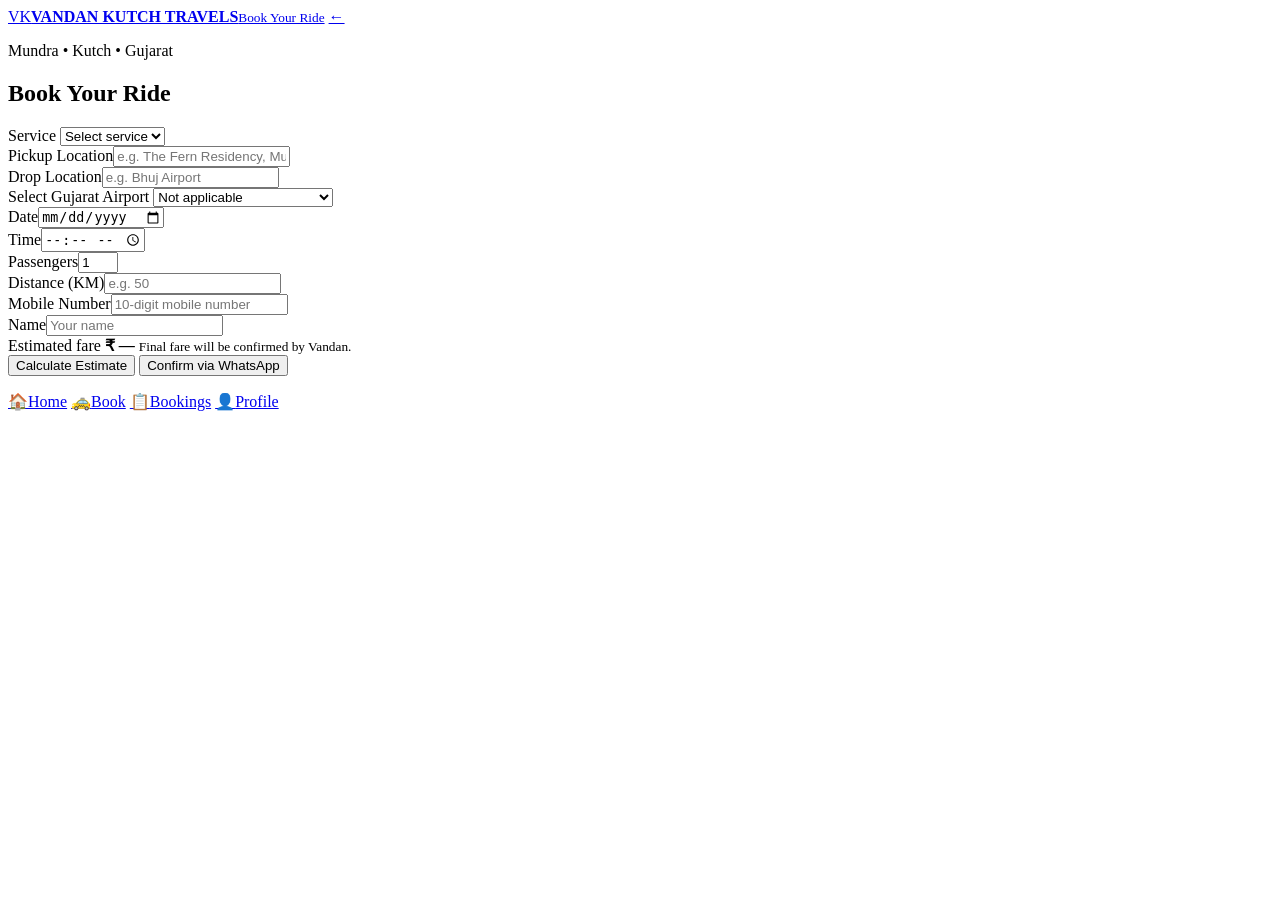
==== booking.html @ 4711e012 "Add files via upload" ====
<!DOCTYPE html>
<html lang="en">
<head>
  <meta charset="UTF-8">
  <meta name="viewport" content="width=device-width, initial-scale=1.0">
  <meta name="theme-color" content="#0b5cff">
  <title>Book Your Ride | Vandan Kutch Travels</title>
  <link rel="stylesheet" href="css/style.css">
</head>
<body data-page="booking">
  <header class="topbar">
    <a class="brand" href="index.html"><span class="brand-mark">VK</span><span><b>VANDAN KUTCH TRAVELS</b><small>Book Your Ride</small></span></a>
    <a class="icon-btn" href="index.html" aria-label="Back">←</a>
  </header>

  <main class="page narrow">
    <section class="card form-card">
      <p class="eyebrow">Mundra • Kutch • Gujarat</p>
      <h1>Book Your Ride</h1>

      <form id="bookingForm">
        <div class="field">
          <label for="service">Service</label>
          <select id="service" name="service" required>
            <option value="">Select service</option>
            <option>Airport</option>
            <option>Railway</option>
            <option>Corporate</option>
            <option>Outstation</option>
            <option>Kutch Tour</option>
          </select>
        </div>

        <div class="two">
          <div class="field"><label for="pickup">Pickup Location</label><input id="pickup" name="pickup" placeholder="e.g. The Fern Residency, Mundra" required></div>
          <div class="field"><label for="drop">Drop Location</label><input id="drop" name="drop" placeholder="e.g. Bhuj Airport" required></div>
        </div>

        <div class="field">
          <label for="airport">Select Gujarat Airport</label>
          <select id="airport" name="airport">
            <option value="">Not applicable</option>
            <option>Bhuj Airport (BHJ)</option>
            <option>Kandla Airport (IXY)</option>
            <option>Ahmedabad Airport (AMD)</option>
            <option>Rajkot Airport (HSR)</option>
            <option>Vadodara Airport (BDQ)</option>
            <option>Surat Airport (STV)</option>
          </select>
        </div>

        <div class="two">
          <div class="field"><label for="date">Date</label><input type="date" id="date" name="date" required></div>
          <div class="field"><label for="time">Time</label><input type="time" id="time" name="time" required></div>
        </div>

        <div class="two">
          <div class="field"><label for="passengers">Passengers</label><input type="number" id="passengers" name="passengers" min="1" max="7" value="1" required></div>
          <div class="field"><label for="distance">Distance (KM)</label><input type="number" id="distance" name="distance" min="1" step="0.1" placeholder="e.g. 50" required></div>
        </div>
        <div class="field"><label for="mobile">Mobile Number</label><input type="tel" id="mobile" name="mobile" inputmode="numeric" maxlength="10" placeholder="10-digit mobile number" required></div>

        <div class="field"><label for="name">Name</label><input id="name" name="name" placeholder="Your name" required></div>

        <div class="fare-box">
          <span>Estimated fare</span>
          <strong id="fare">₹ —</strong>
          <small>Final fare will be confirmed by Vandan.</small>
        </div>

        <div class="actions">
          <button class="btn secondary" type="button" id="estimateBtn">Calculate Estimate</button>
          <button class="btn whatsapp" type="submit">Confirm via WhatsApp</button>
        </div>
        <p id="formMessage" class="form-message" role="status"></p>
      </form>
    </section>
  </main>

  <nav class="bottom-nav">
    <a href="index.html">🏠<span>Home</span></a>
    <a class="active" href="booking.html">🚕<span>Book</span></a>
    <a href="bookings.html">📋<span>Bookings</span></a>
    <a href="profile.html">👤<span>Profile</span></a>
  </nav>

  <script src="js/app.js"></script>
</body>
</html>
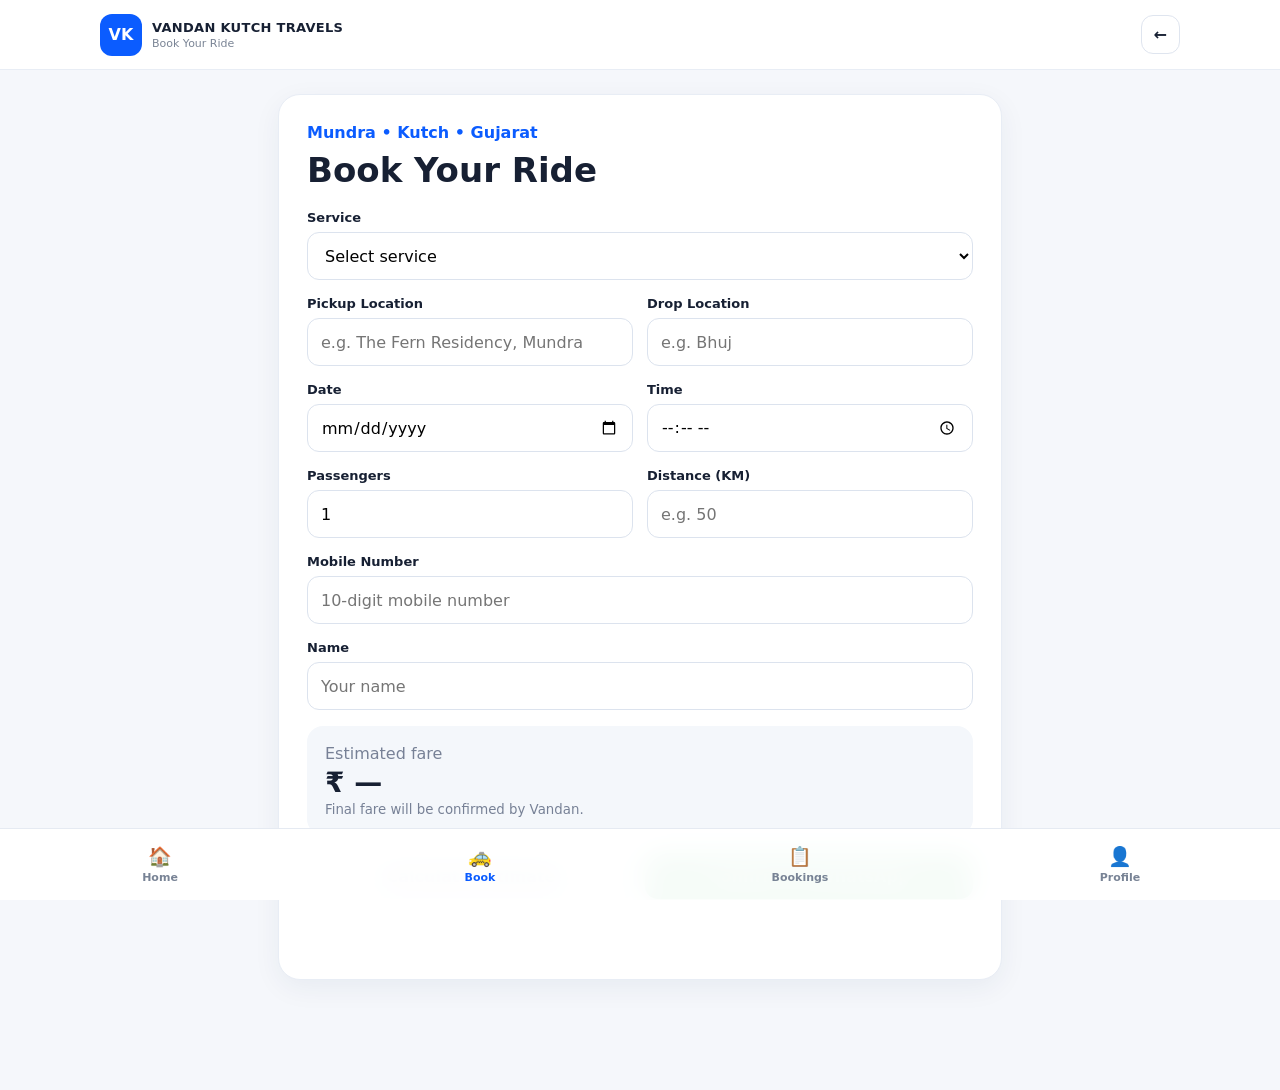
==== commit fcad0599: "Update booking.html" ====
--- a/booking.html
+++ b/booking.html
@@ -7,83 +7,574 @@
   <title>Book Your Ride | Vandan Kutch Travels</title>
   <link rel="stylesheet" href="css/style.css">
 </head>
+
 <body data-page="booking">
-  <header class="topbar">
-    <a class="brand" href="index.html"><span class="brand-mark">VK</span><span><b>VANDAN KUTCH TRAVELS</b><small>Book Your Ride</small></span></a>
-    <a class="icon-btn" href="index.html" aria-label="Back">←</a>
-  </header>
-
-  <main class="page narrow">
-    <section class="card form-card">
-      <p class="eyebrow">Mundra • Kutch • Gujarat</p>
-      <h1>Book Your Ride</h1>
-
-      <form id="bookingForm">
-        <div class="field">
-          <label for="service">Service</label>
-          <select id="service" name="service" required>
-            <option value="">Select service</option>
-            <option>Airport</option>
-            <option>Railway</option>
-            <option>Corporate</option>
-            <option>Outstation</option>
-            <option>Kutch Tour</option>
-          </select>
-        </div>
-
-        <div class="two">
-          <div class="field"><label for="pickup">Pickup Location</label><input id="pickup" name="pickup" placeholder="e.g. The Fern Residency, Mundra" required></div>
-          <div class="field"><label for="drop">Drop Location</label><input id="drop" name="drop" placeholder="e.g. Bhuj Airport" required></div>
-        </div>
-
-        <div class="field">
-          <label for="airport">Select Gujarat Airport</label>
-          <select id="airport" name="airport">
-            <option value="">Not applicable</option>
-            <option>Bhuj Airport (BHJ)</option>
-            <option>Kandla Airport (IXY)</option>
-            <option>Ahmedabad Airport (AMD)</option>
-            <option>Rajkot Airport (HSR)</option>
-            <option>Vadodara Airport (BDQ)</option>
-            <option>Surat Airport (STV)</option>
-          </select>
-        </div>
-
-        <div class="two">
-          <div class="field"><label for="date">Date</label><input type="date" id="date" name="date" required></div>
-          <div class="field"><label for="time">Time</label><input type="time" id="time" name="time" required></div>
-        </div>
-
-        <div class="two">
-          <div class="field"><label for="passengers">Passengers</label><input type="number" id="passengers" name="passengers" min="1" max="7" value="1" required></div>
-          <div class="field"><label for="distance">Distance (KM)</label><input type="number" id="distance" name="distance" min="1" step="0.1" placeholder="e.g. 50" required></div>
-        </div>
-        <div class="field"><label for="mobile">Mobile Number</label><input type="tel" id="mobile" name="mobile" inputmode="numeric" maxlength="10" placeholder="10-digit mobile number" required></div>
-
-        <div class="field"><label for="name">Name</label><input id="name" name="name" placeholder="Your name" required></div>
-
-        <div class="fare-box">
-          <span>Estimated fare</span>
-          <strong id="fare">₹ —</strong>
-          <small>Final fare will be confirmed by Vandan.</small>
-        </div>
-
-        <div class="actions">
-          <button class="btn secondary" type="button" id="estimateBtn">Calculate Estimate</button>
-          <button class="btn whatsapp" type="submit">Confirm via WhatsApp</button>
-        </div>
-        <p id="formMessage" class="form-message" role="status"></p>
-      </form>
-    </section>
-  </main>
-
-  <nav class="bottom-nav">
-    <a href="index.html">🏠<span>Home</span></a>
-    <a class="active" href="booking.html">🚕<span>Book</span></a>
-    <a href="bookings.html">📋<span>Bookings</span></a>
-    <a href="profile.html">👤<span>Profile</span></a>
-  </nav>
-
-  <script src="js/app.js"></script>
+
+<header class="topbar">
+
+  <a class="brand" href="index.html">
+    <span class="brand-mark">VK</span>
+
+    <span>
+      <b>VANDAN KUTCH TRAVELS</b>
+      <small>Book Your Ride</small>
+    </span>
+  </a>
+
+  <a class="icon-btn" href="index.html" aria-label="Back">
+    ←
+  </a>
+
+</header>
+
+
+<main class="page narrow">
+
+<section class="card form-card">
+
+  <p class="eyebrow">
+    Mundra • Kutch • Gujarat
+  </p>
+
+  <h1>Book Your Ride</h1>
+
+
+  <form id="bookingForm">
+
+
+    <!-- SERVICE -->
+
+    <div class="field">
+
+      <label for="service">
+        Service
+      </label>
+
+      <select
+        id="service"
+        name="service"
+        required
+      >
+
+        <option value="">
+          Select service
+        </option>
+
+        <option value="Airport">
+          Airport
+        </option>
+
+        <option value="Railway">
+          Railway
+        </option>
+
+        <option value="Corporate">
+          Corporate
+        </option>
+
+        <option value="Outstation">
+          Outstation
+        </option>
+
+        <option value="Kutch Tour">
+          Kutch Tour
+        </option>
+
+      </select>
+
+    </div>
+
+
+    <!-- TRIP TYPE -->
+
+    <div
+      class="field"
+      id="tripTypeGroup"
+      style="display:none;"
+    >
+
+      <label for="tripType">
+        Trip Type
+      </label>
+
+      <select
+        id="tripType"
+        name="tripType"
+      >
+
+        <option value="">
+          Select Trip Type
+        </option>
+
+        <option value="Airport Pickup">
+          Airport Pickup
+        </option>
+
+        <option value="Airport Drop">
+          Airport Drop
+        </option>
+
+      </select>
+
+    </div>
+
+
+    <!-- RAILWAY TRIP TYPE -->
+
+    <div
+      class="field"
+      id="railwayTripTypeGroup"
+      style="display:none;"
+    >
+
+      <label for="railwayTripType">
+        Trip Type
+      </label>
+
+      <select
+        id="railwayTripType"
+        name="railwayTripType"
+      >
+
+        <option value="">
+          Select Trip Type
+        </option>
+
+        <option value="Railway Pickup">
+          Railway Pickup
+        </option>
+
+        <option value="Railway Drop">
+          Railway Drop
+        </option>
+
+      </select>
+
+    </div>
+
+
+    <!-- AIRPORT -->
+
+    <div
+      class="field"
+      id="airportGroup"
+      style="display:none;"
+    >
+
+      <label for="airport">
+        Select Gujarat Airport
+      </label>
+
+      <select
+        id="airport"
+        name="airport"
+      >
+
+        <option value="">
+          Select Airport
+        </option>
+
+        <option value="Ahmedabad Airport (AMD)">
+          Ahmedabad Airport (AMD)
+        </option>
+
+        <option value="Bhuj Airport (BHJ)">
+          Bhuj Airport (BHJ)
+        </option>
+
+        <option value="Vadodara Airport (BDQ)">
+          Vadodara Airport (BDQ)
+        </option>
+
+        <option value="Surat Airport (STV)">
+          Surat Airport (STV)
+        </option>
+
+        <option value="Rajkot International Airport (HSR)">
+          Rajkot International Airport (HSR)
+        </option>
+
+        <option value="Bhavnagar Airport (BHU)">
+          Bhavnagar Airport (BHU)
+        </option>
+
+        <option value="Jamnagar Airport (JGA)">
+          Jamnagar Airport (JGA)
+        </option>
+
+        <option value="Porbandar Airport (PBD)">
+          Porbandar Airport (PBD)
+        </option>
+
+        <option value="Kandla Airport (IXY)">
+          Kandla Airport (IXY)
+        </option>
+
+        <option value="Keshod Airport (IXK)">
+          Keshod Airport (IXK)
+        </option>
+
+        <option value="Mundra Airport (MUD)">
+          Mundra Airport (MUD)
+        </option>
+
+      </select>
+
+    </div>
+
+
+    <!-- RAILWAY -->
+
+    <div
+      class="field"
+      id="railwayGroup"
+      style="display:none;"
+    >
+
+      <label for="railway">
+        Select Gujarat Railway Station
+      </label>
+
+      <select
+        id="railway"
+        name="railway"
+      >
+
+        <option value="">
+          Select Railway Station
+        </option>
+
+        <option value="Ahmedabad Junction (ADI)">
+          Ahmedabad Junction (ADI)
+        </option>
+
+        <option value="Vadodara Junction (BRC)">
+          Vadodara Junction (BRC)
+        </option>
+
+        <option value="Surat (ST)">
+          Surat (ST)
+        </option>
+
+        <option value="Rajkot Junction (RJT)">
+          Rajkot Junction (RJT)
+        </option>
+
+        <option value="Bhuj (BHUJ)">
+          Bhuj (BHUJ)
+        </option>
+
+        <option value="Gandhidham Junction (GIMB)">
+          Gandhidham Junction (GIMB)
+        </option>
+
+        <option value="Anand Junction (ANND)">
+          Anand Junction (ANND)
+        </option>
+
+        <option value="Nadiad Junction (ND)">
+          Nadiad Junction (ND)
+        </option>
+
+        <option value="Bharuch Junction (BH)">
+          Bharuch Junction (BH)
+        </option>
+
+        <option value="Ankleshwar Junction (AKV)">
+          Ankleshwar Junction (AKV)
+        </option>
+
+        <option value="Vapi (VAPI)">
+          Vapi (VAPI)
+        </option>
+
+        <option value="Navsari (NVS)">
+          Navsari (NVS)
+        </option>
+
+        <option value="Udhna Junction (UDN)">
+          Udhna Junction (UDN)
+        </option>
+
+        <option value="Mehsana Junction (MSH)">
+          Mehsana Junction (MSH)
+        </option>
+
+        <option value="Palanpur Junction (PNU)">
+          Palanpur Junction (PNU)
+        </option>
+
+        <option value="Jamnagar (JAM)">
+          Jamnagar (JAM)
+        </option>
+
+        <option value="Surendranagar Junction (SUNR)">
+          Surendranagar Junction (SUNR)
+        </option>
+
+        <option value="Bhavnagar Terminus (BVC)">
+          Bhavnagar Terminus (BVC)
+        </option>
+
+        <option value="Veraval (VRL)">
+          Veraval (VRL)
+        </option>
+
+        <option value="Porbandar (PBR)">
+          Porbandar (PBR)
+        </option>
+
+      </select>
+
+    </div>
+
+
+    <!-- PICKUP / DROP -->
+
+    <div class="two">
+
+      <div class="field">
+
+        <label for="pickup">
+          Pickup Location
+        </label>
+
+        <input
+          id="pickup"
+          name="pickup"
+          placeholder="e.g. The Fern Residency, Mundra"
+          required
+        >
+
+      </div>
+
+
+      <div class="field">
+
+        <label for="drop">
+          Drop Location
+        </label>
+
+        <input
+          id="drop"
+          name="drop"
+          placeholder="e.g. Bhuj"
+          required
+        >
+
+      </div>
+
+    </div>
+
+
+    <!-- DATE / TIME -->
+
+    <div class="two">
+
+      <div class="field">
+
+        <label for="date">
+          Date
+        </label>
+
+        <input
+          type="date"
+          id="date"
+          name="date"
+          required
+        >
+
+      </div>
+
+
+      <div class="field">
+
+        <label for="time">
+          Time
+        </label>
+
+        <input
+          type="time"
+          id="time"
+          name="time"
+          required
+        >
+
+      </div>
+
+    </div>
+
+
+    <!-- PASSENGERS / DISTANCE -->
+
+    <div class="two">
+
+      <div class="field">
+
+        <label for="passengers">
+          Passengers
+        </label>
+
+        <input
+          type="number"
+          id="passengers"
+          name="passengers"
+          min="1"
+          max="7"
+          value="1"
+          required
+        >
+
+      </div>
+
+
+      <div class="field">
+
+        <label for="distance">
+          Distance (KM)
+        </label>
+
+        <input
+          type="number"
+          id="distance"
+          name="distance"
+          min="1"
+          step="0.1"
+          placeholder="e.g. 50"
+          required
+        >
+
+      </div>
+
+    </div>
+
+
+    <!-- MOBILE -->
+
+    <div class="field">
+
+      <label for="mobile">
+        Mobile Number
+      </label>
+
+      <input
+        type="tel"
+        id="mobile"
+        name="mobile"
+        inputmode="numeric"
+        maxlength="10"
+        placeholder="10-digit mobile number"
+        required
+      >
+
+    </div>
+
+
+    <!-- NAME -->
+
+    <div class="field">
+
+      <label for="name">
+        Name
+      </label>
+
+      <input
+        id="name"
+        name="name"
+        placeholder="Your name"
+        required
+      >
+
+    </div>
+
+
+    <!-- FARE -->
+
+    <div class="fare-box">
+
+      <span>
+        Estimated fare
+      </span>
+
+      <strong id="fare">
+        ₹ —
+      </strong>
+
+      <small>
+        Final fare will be confirmed by Vandan.
+      </small>
+
+    </div>
+
+
+    <!-- BUTTONS -->
+
+    <div class="actions">
+
+      <button
+        class="btn secondary"
+        type="button"
+        id="estimateBtn"
+      >
+        Calculate Estimate
+      </button>
+
+
+      <button
+        class="btn whatsapp"
+        type="submit"
+      >
+        Confirm via WhatsApp
+      </button>
+
+    </div>
+
+
+    <p
+      id="formMessage"
+      class="form-message"
+      role="status"
+    ></p>
+
+
+  </form>
+
+</section>
+
+</main>
+
+
+<!-- BOTTOM NAV -->
+
+<nav class="bottom-nav">
+
+  <a href="index.html">
+    🏠
+    <span>Home</span>
+  </a>
+
+  <a
+    class="active"
+    href="booking.html"
+  >
+    🚕
+    <span>Book</span>
+  </a>
+
+  <a href="bookings.html">
+    📋
+    <span>Bookings</span>
+  </a>
+
+  <a href="profile.html">
+    👤
+    <span>Profile</span>
+  </a>
+
+</nav>
+
+
+<script src="js/app.js?v=3"></script>
+
 </body>
-</html>+</html>
--- a/css/style.css
+++ b/css/style.css
@@ -0,0 +1 @@
+*{box-sizing:border-box}html{scroll-behavior:smooth}body{margin:0;font-family:Inter,system-ui,-apple-system,BlinkMacSystemFont,"Segoe UI",sans-serif;background:#f5f7fb;color:#172033;padding-bottom:86px}a{text-decoration:none;color:inherit}button,input,select{font:inherit}.topbar{height:70px;background:#fff;border-bottom:1px solid #e8edf5;display:flex;align-items:center;justify-content:space-between;padding:0 max(18px,calc((100vw - 1080px)/2));position:sticky;top:0;z-index:20}.brand{display:flex;align-items:center;gap:10px}.brand-mark{width:42px;height:42px;border-radius:12px;background:#0b5cff;color:#fff;display:grid;place-items:center;font-weight:900}.brand b{display:block;font-size:13px;letter-spacing:.3px}.brand small{display:block;color:#7a8495;font-size:11px;margin-top:2px}.top-whatsapp,.icon-btn{border:1px solid #dfe5ef;border-radius:12px;padding:9px 12px;font-weight:700;background:#fff}.page{max-width:1080px;margin:auto;padding:24px 18px}.page.narrow{max-width:760px}.card{background:#fff;border:1px solid #e8edf5;border-radius:22px;box-shadow:0 8px 28px rgba(25,45,85,.06)}.hero{min-height:340px;padding:38px;display:flex;align-items:center;justify-content:space-between;gap:30px;background:linear-gradient(135deg,#fff,#eef5ff)}.hero h1{font-size:clamp(34px,6vw,58px);line-height:1.02;margin:10px 0 18px}.hero h1 span{color:#0b5cff}.eyebrow{font-weight:800;color:#0b5cff;margin:0 0 8px}.muted{color:#6d7788;line-height:1.6}.vehicle-badge{min-width:190px;min-height:190px;border-radius:30px;background:#0b5cff;color:#fff;display:flex;flex-direction:column;align-items:center;justify-content:center;font-size:52px;box-shadow:0 20px 45px rgba(11,92,255,.25)}.vehicle-badge strong{font-size:18px;margin-top:8px}.vehicle-badge small{font-size:13px;opacity:.85}.btn{display:inline-flex;justify-content:center;align-items:center;border:0;border-radius:13px;padding:13px 18px;font-weight:800;cursor:pointer;min-height:46px}.btn.primary{background:#0b5cff;color:#fff}.btn.secondary{background:#edf2f8;color:#1b2a41}.btn.whatsapp{background:#16a34a;color:#fff}.section-title{margin:30px 0 12px}.section-title h2,h2{margin:0 0 8px}.grid{display:grid;gap:14px}.services{grid-template-columns:repeat(4,1fr)}.service{padding:22px;display:flex;flex-direction:column;gap:7px}.service span{font-size:32px}.service small,.service b{display:block}.service small{color:#7a8495}.why{margin-top:28px;padding:26px}.checks{list-style:none;padding:0;margin:18px 0 22px;display:grid;grid-template-columns:1fr 1fr;gap:12px;color:#3d485a}.bottom-nav{position:fixed;bottom:0;left:0;right:0;height:72px;background:rgba(255,255,255,.96);backdrop-filter:blur(14px);border-top:1px solid #e5eaf2;display:grid;grid-template-columns:repeat(4,1fr);z-index:50}.bottom-nav a{display:flex;align-items:center;justify-content:center;flex-direction:column;gap:3px;color:#788395;font-size:19px}.bottom-nav span{font-size:11px;font-weight:700}.bottom-nav a.active{color:#0b5cff}.form-card{padding:28px}.form-card h1,.intro h1{margin:0 0 20px;font-size:34px}.field{margin:0 0 16px}.field label{display:block;font-size:13px;font-weight:800;margin:0 0 7px}.field input,.field select{width:100%;height:48px;border:1px solid #dce3ee;border-radius:12px;padding:0 13px;background:#fff;outline:none}.field input:focus,.field select:focus{border-color:#0b5cff;box-shadow:0 0 0 3px rgba(11,92,255,.1)}.two{display:grid;grid-template-columns:1fr 1fr;gap:14px}.fare-box{padding:18px;border-radius:16px;background:#f4f7fb;margin:6px 0 18px}.fare-box span,.fare-box small{display:block;color:#778196}.fare-box strong{display:block;font-size:28px;margin:3px 0}.actions{display:grid;grid-template-columns:1fr 1fr;gap:10px}.form-message{min-height:20px;font-weight:700}.intro{padding:8px 2px 18px}.tour-list{display:grid;gap:15px}.tour{padding:22px;display:grid;grid-template-columns:auto 1fr auto;align-items:center;gap:18px}.tour-icon{font-size:44px}.tour h2{margin:0 0 5px}.tour p{margin:0;color:#737e90}.booking-list{display:grid;gap:14px}.booking-item{padding:20px}.booking-head{display:flex;justify-content:space-between;gap:10px;align-items:center}.status{font-size:12px;font-weight:800;background:#e9f8ef;color:#15803d;border-radius:999px;padding:6px 10px}.booking-meta{display:grid;grid-template-columns:1fr 1fr;gap:10px;margin-top:14px}.meta{background:#f6f8fb;padding:11px;border-radius:11px}.meta small{display:block;color:#7a8495}.empty{text-align:center;padding:42px 20px}.empty .emoji{font-size:42px;margin-bottom:10px}.profile-card{text-align:center;padding:30px}.avatar{width:82px;height:82px;border-radius:24px;background:#0b5cff;color:#fff;display:grid;place-items:center;margin:0 auto 16px;font-size:25px;font-weight:900}.vehicle-line{border-top:1px solid #e8edf5;border-bottom:1px solid #e8edf5;padding:16px 0;margin:20px 0;text-align:left}.vehicle-line span{display:block;color:#788395;font-size:12px;margin-bottom:5px}.profile-actions{display:grid;grid-template-columns:1fr 1fr;gap:10px}.info{margin-top:15px;padding:24px}.info p{color:#6d7788;line-height:1.6}.error{color:#b42318}.success{color:#15803d}@media(max-width:760px){.hero{padding:26px;min-height:auto;align-items:flex-start}.vehicle-badge{min-width:120px;min-height:120px;font-size:36px;border-radius:22px}.vehicle-badge strong{font-size:14px}.services{grid-template-columns:1fr 1fr}.tour{grid-template-columns:auto 1fr}.tour .btn{grid-column:1/-1;width:100%}}@media(max-width:520px){.topbar{padding:0 12px}.brand b{font-size:11px}.top-whatsapp{font-size:12px;padding:8px}.hero{display:block}.vehicle-badge{margin-top:22px}.checks,.two,.actions,.profile-actions{grid-template-columns:1fr}.services{grid-template-columns:1fr 1fr}.page{padding:18px 12px}.form-card{padding:20px}.booking-meta{grid-template-columns:1fr}.tour{padding:17px}.tour-icon{font-size:34px}}
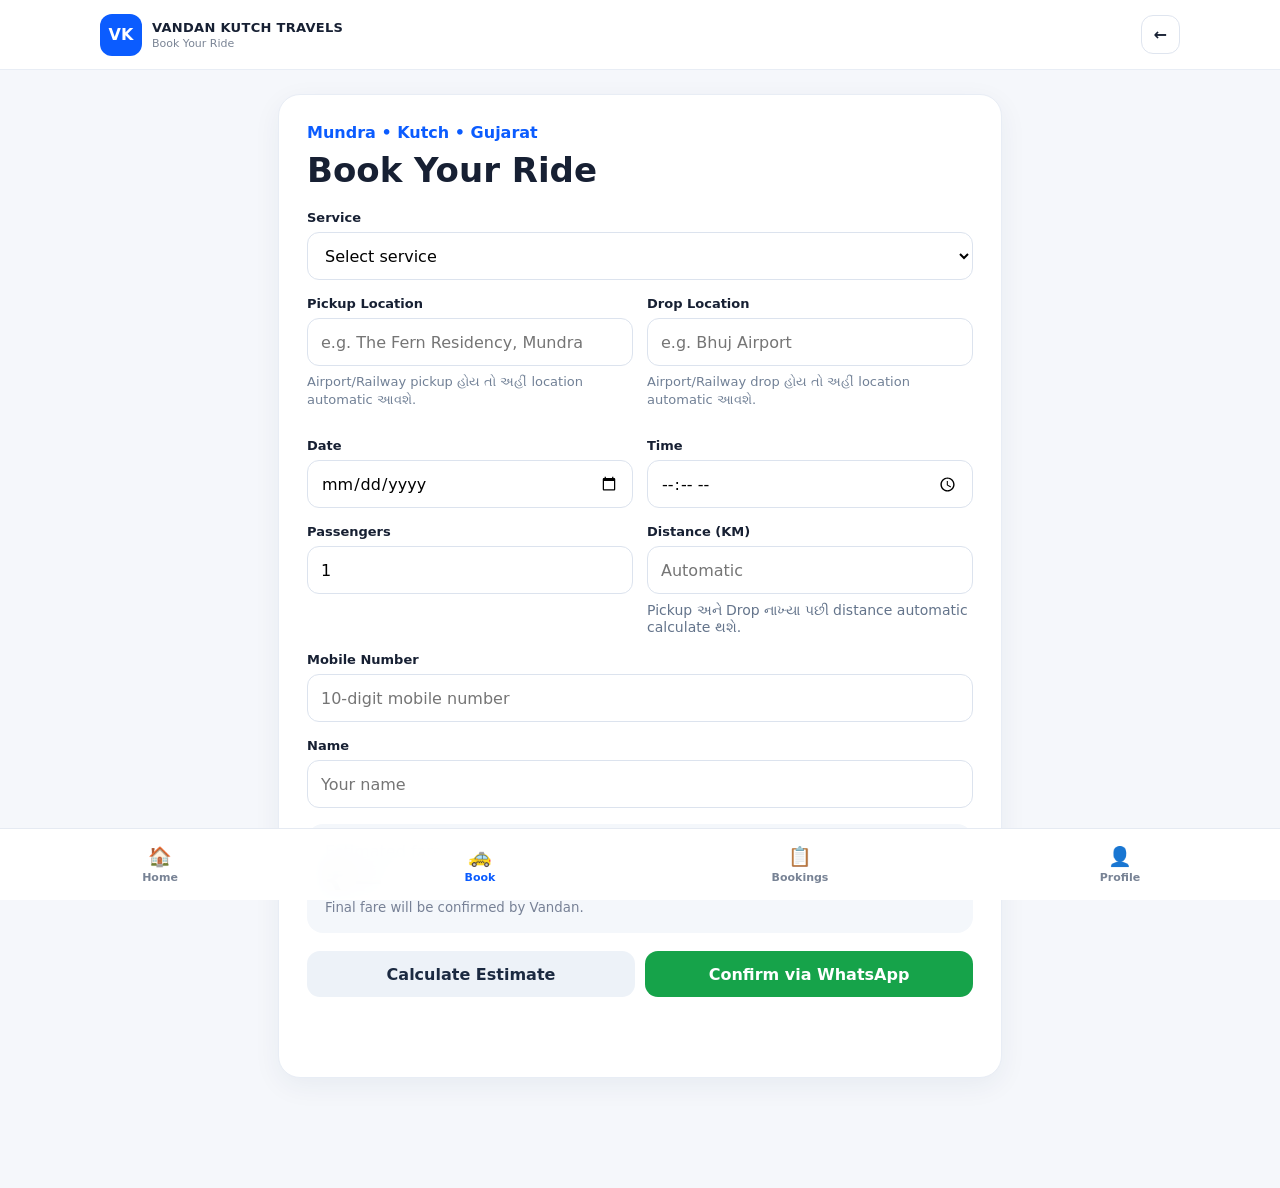
==== commit 8113a2d3: "Update booking.html" ====
--- a/booking.html
+++ b/booking.html
@@ -4,577 +4,1222 @@
   <meta charset="UTF-8">
   <meta name="viewport" content="width=device-width, initial-scale=1.0">
   <meta name="theme-color" content="#0b5cff">
+
   <title>Book Your Ride | Vandan Kutch Travels</title>
+
   <link rel="stylesheet" href="css/style.css">
+
+  <style>
+    .auto-note {
+      font-size: 13px;
+      color: #718096;
+      margin-top: 7px;
+      line-height: 1.4;
+    }
+
+    .distance-status {
+      font-size: 14px;
+      margin-top: 8px;
+      color: #64748b;
+    }
+
+    .distance-status.success {
+      color: #16a34a;
+    }
+
+    .distance-status.error {
+      color: #dc2626;
+    }
+
+    .hidden {
+      display: none !important;
+    }
+
+    .location-btn {
+      width: 100%;
+      margin-top: 8px;
+    }
+
+    .readonly-location {
+      background: #f8fafc;
+    }
+  </style>
 </head>
 
 <body data-page="booking">
 
-<header class="topbar">
-
-  <a class="brand" href="index.html">
-    <span class="brand-mark">VK</span>
-
-    <span>
-      <b>VANDAN KUTCH TRAVELS</b>
-      <small>Book Your Ride</small>
-    </span>
-  </a>
-
-  <a class="icon-btn" href="index.html" aria-label="Back">
-    ←
-  </a>
-
-</header>
-
-
-<main class="page narrow">
-
-<section class="card form-card">
-
-  <p class="eyebrow">
-    Mundra • Kutch • Gujarat
-  </p>
-
-  <h1>Book Your Ride</h1>
-
-
-  <form id="bookingForm">
-
-
-    <!-- SERVICE -->
-
-    <div class="field">
-
-      <label for="service">
-        Service
-      </label>
-
-      <select
-        id="service"
-        name="service"
-        required
-      >
-
-        <option value="">
-          Select service
-        </option>
-
-        <option value="Airport">
-          Airport
-        </option>
-
-        <option value="Railway">
-          Railway
-        </option>
-
-        <option value="Corporate">
-          Corporate
-        </option>
-
-        <option value="Outstation">
-          Outstation
-        </option>
-
-        <option value="Kutch Tour">
-          Kutch Tour
-        </option>
-
-      </select>
-
-    </div>
-
-
-    <!-- TRIP TYPE -->
-
-    <div
-      class="field"
-      id="tripTypeGroup"
-      style="display:none;"
+  <!-- ================= HEADER ================= -->
+
+  <header class="topbar">
+
+    <a class="brand" href="index.html">
+
+      <span class="brand-mark">VK</span>
+
+      <span>
+        <b>VANDAN KUTCH TRAVELS</b>
+        <small>Book Your Ride</small>
+      </span>
+
+    </a>
+
+    <a class="icon-btn" href="index.html" aria-label="Back">
+      ←
+    </a>
+
+  </header>
+
+
+  <!-- ================= MAIN ================= -->
+
+  <main class="page narrow">
+
+    <section class="card form-card">
+
+      <p class="eyebrow">
+        Mundra • Kutch • Gujarat
+      </p>
+
+      <h1>
+        Book Your Ride
+      </h1>
+
+
+      <!-- ================= BOOKING FORM ================= -->
+
+      <form id="bookingForm">
+
+
+        <!-- SERVICE -->
+
+        <div class="field">
+
+          <label for="service">
+            Service
+          </label>
+
+          <select
+            id="service"
+            name="service"
+            required
+          >
+
+            <option value="">
+              Select service
+            </option>
+
+            <option value="Airport">
+              Airport
+            </option>
+
+            <option value="Railway">
+              Railway
+            </option>
+
+            <option value="Corporate">
+              Corporate
+            </option>
+
+            <option value="Outstation">
+              Outstation
+            </option>
+
+            <option value="Kutch Tour">
+              Kutch Tour
+            </option>
+
+          </select>
+
+        </div>
+
+
+
+        <!-- ================= AIRPORT OPTIONS ================= -->
+
+        <div
+          class="field hidden"
+          id="airportOptions"
+        >
+
+          <label for="airportTripType">
+            Airport Service
+          </label>
+
+          <select id="airportTripType">
+
+            <option value="">
+              Select Airport Service
+            </option>
+
+            <option value="Airport Pickup">
+              ✈️ Airport Pickup
+            </option>
+
+            <option value="Airport Drop">
+              ✈️ Airport Drop
+            </option>
+
+          </select>
+
+        </div>
+
+
+        <div
+          class="field hidden"
+          id="airportSelectBox"
+        >
+
+          <label for="airport">
+            Select Gujarat Airport
+          </label>
+
+          <select id="airport" name="airport">
+
+            <option value="">
+              Select Airport
+            </option>
+
+            <option value="Bhuj Airport (BHJ)">
+              Bhuj Airport (BHJ)
+            </option>
+
+            <option value="Kandla Airport (IXY)">
+              Kandla Airport (IXY)
+            </option>
+
+            <option value="Ahmedabad Airport (AMD)">
+              Ahmedabad Airport (AMD)
+            </option>
+
+            <option value="Rajkot Airport (HSR)">
+              Rajkot Airport (HSR)
+            </option>
+
+            <option value="Vadodara Airport (BDQ)">
+              Vadodara Airport (BDQ)
+            </option>
+
+            <option value="Surat Airport (STV)">
+              Surat Airport (STV)
+            </option>
+
+            <option value="Jamnagar Airport (JGA)">
+              Jamnagar Airport (JGA)
+            </option>
+
+            <option value="Bhavnagar Airport (BHU)">
+              Bhavnagar Airport (BHU)
+            </option>
+
+            <option value="Porbandar Airport (PBD)">
+              Porbandar Airport (PBD)
+            </option>
+
+            <option value="Keshod Airport (IXK)">
+              Keshod Airport (IXK)
+            </option>
+
+            <option value="Deesa Airport">
+              Deesa Airport
+            </option>
+
+          </select>
+
+        </div>
+
+
+
+        <!-- ================= RAILWAY OPTIONS ================= -->
+
+        <div
+          class="field hidden"
+          id="railwayOptions"
+        >
+
+          <label for="railwayTripType">
+            Railway Service
+          </label>
+
+          <select id="railwayTripType">
+
+            <option value="">
+              Select Railway Service
+            </option>
+
+            <option value="Railway Pickup">
+              🚆 Railway Pickup
+            </option>
+
+            <option value="Railway Drop">
+              🚆 Railway Drop
+            </option>
+
+          </select>
+
+        </div>
+
+
+        <div
+          class="field hidden"
+          id="railwaySelectBox"
+        >
+
+          <label for="railway">
+            Select Gujarat Railway Station
+          </label>
+
+          <select id="railway" name="railway">
+
+            <option value="">
+              Select Railway Station
+            </option>
+
+            <option value="Bhuj Railway Station">
+              Bhuj Railway Station
+            </option>
+
+            <option value="Gandhidham Junction">
+              Gandhidham Junction
+            </option>
+
+            <option value="Mundra">
+              Mundra
+            </option>
+
+            <option value="Ahmedabad Junction">
+              Ahmedabad Junction
+            </option>
+
+            <option value="Sabarmati Junction">
+              Sabarmati Junction
+            </option>
+
+            <option value="Kalupur Railway Station">
+              Kalupur Railway Station
+            </option>
+
+            <option value="Gandhinagar Capital">
+              Gandhinagar Capital
+            </option>
+
+            <option value="Mehsana Junction">
+              Mehsana Junction
+            </option>
+
+            <option value="Palanpur Junction">
+              Palanpur Junction
+            </option>
+
+            <option value="Rajkot Junction">
+              Rajkot Junction
+            </option>
+
+            <option value="Surendranagar Junction">
+              Surendranagar Junction
+            </option>
+
+            <option value="Jamnagar Railway Station">
+              Jamnagar Railway Station
+            </option>
+
+            <option value="Dwarka Railway Station">
+              Dwarka Railway Station
+            </option>
+
+            <option value="Porbandar Railway Station">
+              Porbandar Railway Station
+            </option>
+
+            <option value="Bhavnagar Terminus">
+              Bhavnagar Terminus
+            </option>
+
+            <option value="Vadodara Junction">
+              Vadodara Junction
+            </option>
+
+            <option value="Anand Junction">
+              Anand Junction
+            </option>
+
+            <option value="Nadiad Junction">
+              Nadiad Junction
+            </option>
+
+            <option value="Bharuch Junction">
+              Bharuch Junction
+            </option>
+
+            <option value="Surat Railway Station">
+              Surat Railway Station
+            </option>
+
+            <option value="Vapi Railway Station">
+              Vapi Railway Station
+            </option>
+
+          </select>
+
+        </div>
+
+
+
+        <!-- ================= PICKUP / DROP ================= -->
+
+        <div class="two">
+
+          <div class="field">
+
+            <label for="pickup">
+              Pickup Location
+            </label>
+
+            <input
+              id="pickup"
+              name="pickup"
+              placeholder="e.g. The Fern Residency, Mundra"
+              required
+            >
+
+            <p class="auto-note">
+              Airport/Railway pickup હોય તો અહીં location automatic આવશે.
+            </p>
+
+          </div>
+
+
+          <div class="field">
+
+            <label for="drop">
+              Drop Location
+            </label>
+
+            <input
+              id="drop"
+              name="drop"
+              placeholder="e.g. Bhuj Airport"
+              required
+            >
+
+            <p class="auto-note">
+              Airport/Railway drop હોય તો અહીં location automatic આવશે.
+            </p>
+
+          </div>
+
+        </div>
+
+
+
+        <!-- ================= DATE & TIME ================= -->
+
+        <div class="two">
+
+          <div class="field">
+
+            <label for="date">
+              Date
+            </label>
+
+            <input
+              type="date"
+              id="date"
+              name="date"
+              required
+            >
+
+          </div>
+
+
+          <div class="field">
+
+            <label for="time">
+              Time
+            </label>
+
+            <input
+              type="time"
+              id="time"
+              name="time"
+              required
+            >
+
+          </div>
+
+        </div>
+
+
+
+        <!-- ================= PASSENGERS & DISTANCE ================= -->
+
+        <div class="two">
+
+          <div class="field">
+
+            <label for="passengers">
+              Passengers
+            </label>
+
+            <input
+              type="number"
+              id="passengers"
+              name="passengers"
+              min="1"
+              max="7"
+              value="1"
+              required
+            >
+
+          </div>
+
+
+          <div class="field">
+
+            <label for="distance">
+              Distance (KM)
+            </label>
+
+            <input
+              type="number"
+              id="distance"
+              name="distance"
+              min="1"
+              step="0.1"
+              placeholder="Automatic"
+              required
+            >
+
+            <div
+              id="distanceStatus"
+              class="distance-status"
+            >
+              Pickup અને Drop નાખ્યા પછી distance automatic calculate થશે.
+            </div>
+
+          </div>
+
+        </div>
+
+
+
+        <!-- ================= MOBILE ================= -->
+
+        <div class="field">
+
+          <label for="mobile">
+            Mobile Number
+          </label>
+
+          <input
+            type="tel"
+            id="mobile"
+            name="mobile"
+            inputmode="numeric"
+            maxlength="10"
+            placeholder="10-digit mobile number"
+            required
+          >
+
+        </div>
+
+
+
+        <!-- ================= NAME ================= -->
+
+        <div class="field">
+
+          <label for="name">
+            Name
+          </label>
+
+          <input
+            id="name"
+            name="name"
+            placeholder="Your name"
+            required
+          >
+
+        </div>
+
+
+
+        <!-- ================= FARE ================= -->
+
+        <div class="fare-box">
+
+          <span>
+            Estimated fare
+          </span>
+
+          <strong id="fare">
+            ₹ —
+          </strong>
+
+          <small>
+            Final fare will be confirmed by Vandan.
+          </small>
+
+        </div>
+
+
+
+        <!-- ================= BUTTONS ================= -->
+
+        <div class="actions">
+
+          <button
+            class="btn secondary"
+            type="button"
+            id="estimateBtn"
+          >
+            Calculate Estimate
+          </button>
+
+
+          <button
+            class="btn whatsapp"
+            type="submit"
+          >
+            Confirm via WhatsApp
+          </button>
+
+        </div>
+
+
+        <p
+          id="formMessage"
+          class="form-message"
+          role="status"
+        ></p>
+
+
+      </form>
+
+    </section>
+
+  </main>
+
+
+
+  <!-- ================= BOTTOM NAV ================= -->
+
+  <nav class="bottom-nav">
+
+    <a href="index.html">
+      🏠
+      <span>Home</span>
+    </a>
+
+    <a
+      class="active"
+      href="booking.html"
     >
-
-      <label for="tripType">
-        Trip Type
-      </label>
-
-      <select
-        id="tripType"
-        name="tripType"
-      >
-
-        <option value="">
-          Select Trip Type
-        </option>
-
-        <option value="Airport Pickup">
-          Airport Pickup
-        </option>
-
-        <option value="Airport Drop">
-          Airport Drop
-        </option>
-
-      </select>
-
-    </div>
-
-
-    <!-- RAILWAY TRIP TYPE -->
-
-    <div
-      class="field"
-      id="railwayTripTypeGroup"
-      style="display:none;"
-    >
-
-      <label for="railwayTripType">
-        Trip Type
-      </label>
-
-      <select
-        id="railwayTripType"
-        name="railwayTripType"
-      >
-
-        <option value="">
-          Select Trip Type
-        </option>
-
-        <option value="Railway Pickup">
-          Railway Pickup
-        </option>
-
-        <option value="Railway Drop">
-          Railway Drop
-        </option>
-
-      </select>
-
-    </div>
-
-
-    <!-- AIRPORT -->
-
-    <div
-      class="field"
-      id="airportGroup"
-      style="display:none;"
-    >
-
-      <label for="airport">
-        Select Gujarat Airport
-      </label>
-
-      <select
-        id="airport"
-        name="airport"
-      >
-
-        <option value="">
-          Select Airport
-        </option>
-
-        <option value="Ahmedabad Airport (AMD)">
-          Ahmedabad Airport (AMD)
-        </option>
-
-        <option value="Bhuj Airport (BHJ)">
-          Bhuj Airport (BHJ)
-        </option>
-
-        <option value="Vadodara Airport (BDQ)">
-          Vadodara Airport (BDQ)
-        </option>
-
-        <option value="Surat Airport (STV)">
-          Surat Airport (STV)
-        </option>
-
-        <option value="Rajkot International Airport (HSR)">
-          Rajkot International Airport (HSR)
-        </option>
-
-        <option value="Bhavnagar Airport (BHU)">
-          Bhavnagar Airport (BHU)
-        </option>
-
-        <option value="Jamnagar Airport (JGA)">
-          Jamnagar Airport (JGA)
-        </option>
-
-        <option value="Porbandar Airport (PBD)">
-          Porbandar Airport (PBD)
-        </option>
-
-        <option value="Kandla Airport (IXY)">
-          Kandla Airport (IXY)
-        </option>
-
-        <option value="Keshod Airport (IXK)">
-          Keshod Airport (IXK)
-        </option>
-
-        <option value="Mundra Airport (MUD)">
-          Mundra Airport (MUD)
-        </option>
-
-      </select>
-
-    </div>
-
-
-    <!-- RAILWAY -->
-
-    <div
-      class="field"
-      id="railwayGroup"
-      style="display:none;"
-    >
-
-      <label for="railway">
-        Select Gujarat Railway Station
-      </label>
-
-      <select
-        id="railway"
-        name="railway"
-      >
-
-        <option value="">
-          Select Railway Station
-        </option>
-
-        <option value="Ahmedabad Junction (ADI)">
-          Ahmedabad Junction (ADI)
-        </option>
-
-        <option value="Vadodara Junction (BRC)">
-          Vadodara Junction (BRC)
-        </option>
-
-        <option value="Surat (ST)">
-          Surat (ST)
-        </option>
-
-        <option value="Rajkot Junction (RJT)">
-          Rajkot Junction (RJT)
-        </option>
-
-        <option value="Bhuj (BHUJ)">
-          Bhuj (BHUJ)
-        </option>
-
-        <option value="Gandhidham Junction (GIMB)">
-          Gandhidham Junction (GIMB)
-        </option>
-
-        <option value="Anand Junction (ANND)">
-          Anand Junction (ANND)
-        </option>
-
-        <option value="Nadiad Junction (ND)">
-          Nadiad Junction (ND)
-        </option>
-
-        <option value="Bharuch Junction (BH)">
-          Bharuch Junction (BH)
-        </option>
-
-        <option value="Ankleshwar Junction (AKV)">
-          Ankleshwar Junction (AKV)
-        </option>
-
-        <option value="Vapi (VAPI)">
-          Vapi (VAPI)
-        </option>
-
-        <option value="Navsari (NVS)">
-          Navsari (NVS)
-        </option>
-
-        <option value="Udhna Junction (UDN)">
-          Udhna Junction (UDN)
-        </option>
-
-        <option value="Mehsana Junction (MSH)">
-          Mehsana Junction (MSH)
-        </option>
-
-        <option value="Palanpur Junction (PNU)">
-          Palanpur Junction (PNU)
-        </option>
-
-        <option value="Jamnagar (JAM)">
-          Jamnagar (JAM)
-        </option>
-
-        <option value="Surendranagar Junction (SUNR)">
-          Surendranagar Junction (SUNR)
-        </option>
-
-        <option value="Bhavnagar Terminus (BVC)">
-          Bhavnagar Terminus (BVC)
-        </option>
-
-        <option value="Veraval (VRL)">
-          Veraval (VRL)
-        </option>
-
-        <option value="Porbandar (PBR)">
-          Porbandar (PBR)
-        </option>
-
-      </select>
-
-    </div>
-
-
-    <!-- PICKUP / DROP -->
-
-    <div class="two">
-
-      <div class="field">
-
-        <label for="pickup">
-          Pickup Location
-        </label>
-
-        <input
-          id="pickup"
-          name="pickup"
-          placeholder="e.g. The Fern Residency, Mundra"
-          required
-        >
-
-      </div>
-
-
-      <div class="field">
-
-        <label for="drop">
-          Drop Location
-        </label>
-
-        <input
-          id="drop"
-          name="drop"
-          placeholder="e.g. Bhuj"
-          required
-        >
-
-      </div>
-
-    </div>
-
-
-    <!-- DATE / TIME -->
-
-    <div class="two">
-
-      <div class="field">
-
-        <label for="date">
-          Date
-        </label>
-
-        <input
-          type="date"
-          id="date"
-          name="date"
-          required
-        >
-
-      </div>
-
-
-      <div class="field">
-
-        <label for="time">
-          Time
-        </label>
-
-        <input
-          type="time"
-          id="time"
-          name="time"
-          required
-        >
-
-      </div>
-
-    </div>
-
-
-    <!-- PASSENGERS / DISTANCE -->
-
-    <div class="two">
-
-      <div class="field">
-
-        <label for="passengers">
-          Passengers
-        </label>
-
-        <input
-          type="number"
-          id="passengers"
-          name="passengers"
-          min="1"
-          max="7"
-          value="1"
-          required
-        >
-
-      </div>
-
-
-      <div class="field">
-
-        <label for="distance">
-          Distance (KM)
-        </label>
-
-        <input
-          type="number"
-          id="distance"
-          name="distance"
-          min="1"
-          step="0.1"
-          placeholder="e.g. 50"
-          required
-        >
-
-      </div>
-
-    </div>
-
-
-    <!-- MOBILE -->
-
-    <div class="field">
-
-      <label for="mobile">
-        Mobile Number
-      </label>
-
-      <input
-        type="tel"
-        id="mobile"
-        name="mobile"
-        inputmode="numeric"
-        maxlength="10"
-        placeholder="10-digit mobile number"
-        required
-      >
-
-    </div>
-
-
-    <!-- NAME -->
-
-    <div class="field">
-
-      <label for="name">
-        Name
-      </label>
-
-      <input
-        id="name"
-        name="name"
-        placeholder="Your name"
-        required
-      >
-
-    </div>
-
-
-    <!-- FARE -->
-
-    <div class="fare-box">
-
-      <span>
-        Estimated fare
-      </span>
-
-      <strong id="fare">
-        ₹ —
-      </strong>
-
-      <small>
-        Final fare will be confirmed by Vandan.
-      </small>
-
-    </div>
-
-
-    <!-- BUTTONS -->
-
-    <div class="actions">
-
-      <button
-        class="btn secondary"
-        type="button"
-        id="estimateBtn"
-      >
-        Calculate Estimate
-      </button>
-
-
-      <button
-        class="btn whatsapp"
-        type="submit"
-      >
-        Confirm via WhatsApp
-      </button>
-
-    </div>
-
-
-    <p
-      id="formMessage"
-      class="form-message"
-      role="status"
-    ></p>
-
-
-  </form>
-
-</section>
-
-</main>
-
-
-<!-- BOTTOM NAV -->
-
-<nav class="bottom-nav">
-
-  <a href="index.html">
-    🏠
-    <span>Home</span>
-  </a>
-
-  <a
-    class="active"
-    href="booking.html"
-  >
-    🚕
-    <span>Book</span>
-  </a>
-
-  <a href="bookings.html">
-    📋
-    <span>Bookings</span>
-  </a>
-
-  <a href="profile.html">
-    👤
-    <span>Profile</span>
-  </a>
-
-</nav>
-
-
-<script src="js/app.js?v=3"></script>
+      🚕
+      <span>Book</span>
+    </a>
+
+    <a href="bookings.html">
+      📋
+      <span>Bookings</span>
+    </a>
+
+    <a href="profile.html">
+      👤
+      <span>Profile</span>
+    </a>
+
+  </nav>
+
+
+
+  <!-- ================= ORIGINAL APP JS ================= -->
+
+  <script src="js/app.js"></script>
+
+
+
+  <!-- ================= AUTOMATIC LOCATION & DISTANCE ================= -->
+
+  <script>
+
+    const service = document.getElementById("service");
+
+    const airportOptions =
+      document.getElementById("airportOptions");
+
+    const airportSelectBox =
+      document.getElementById("airportSelectBox");
+
+    const airportTripType =
+      document.getElementById("airportTripType");
+
+    const airport =
+      document.getElementById("airport");
+
+
+    const railwayOptions =
+      document.getElementById("railwayOptions");
+
+    const railwaySelectBox =
+      document.getElementById("railwaySelectBox");
+
+    const railwayTripType =
+      document.getElementById("railwayTripType");
+
+    const railway =
+      document.getElementById("railway");
+
+
+    const pickup =
+      document.getElementById("pickup");
+
+    const drop =
+      document.getElementById("drop");
+
+    const distance =
+      document.getElementById("distance");
+
+    const distanceStatus =
+      document.getElementById("distanceStatus");
+
+
+    /*
+      -----------------------------------------
+      SERVICE CHANGE
+      -----------------------------------------
+    */
+
+    service.addEventListener("change", function () {
+
+      airportOptions.classList.add("hidden");
+      airportSelectBox.classList.add("hidden");
+
+      railwayOptions.classList.add("hidden");
+      railwaySelectBox.classList.add("hidden");
+
+      airportTripType.value = "";
+      airport.value = "";
+
+      railwayTripType.value = "";
+      railway.value = "";
+
+
+      if (this.value === "Airport") {
+
+        airportOptions.classList.remove("hidden");
+
+      }
+
+
+      if (this.value === "Railway") {
+
+        railwayOptions.classList.remove("hidden");
+
+      }
+
+    });
+
+
+
+    /*
+      -----------------------------------------
+      AIRPORT SERVICE
+      -----------------------------------------
+    */
+
+    airportTripType.addEventListener("change", function () {
+
+      if (!this.value) {
+
+        airportSelectBox.classList.add("hidden");
+
+        return;
+
+      }
+
+      airportSelectBox.classList.remove("hidden");
+
+      updateAirportLocation();
+
+    });
+
+
+
+    airport.addEventListener("change", function () {
+
+      updateAirportLocation();
+
+    });
+
+
+
+    function updateAirportLocation() {
+
+      const selectedAirport =
+        airport.value;
+
+      const tripType =
+        airportTripType.value;
+
+
+      if (!selectedAirport || !tripType) {
+        return;
+      }
+
+
+      if (tripType === "Airport Drop") {
+
+        drop.value =
+          selectedAirport;
+
+        drop.classList.add("readonly-location");
+
+        pickup.focus();
+
+      }
+
+
+      if (tripType === "Airport Pickup") {
+
+        pickup.value =
+          selectedAirport;
+
+        pickup.classList.add("readonly-location");
+
+        drop.focus();
+
+      }
+
+
+      calculateDistanceAutomatically();
+
+    }
+
+
+
+    /*
+      -----------------------------------------
+      RAILWAY SERVICE
+      -----------------------------------------
+    */
+
+    railwayTripType.addEventListener("change", function () {
+
+      if (!this.value) {
+
+        railwaySelectBox.classList.add("hidden");
+
+        return;
+
+      }
+
+      railwaySelectBox.classList.remove("hidden");
+
+      updateRailwayLocation();
+
+    });
+
+
+
+    railway.addEventListener("change", function () {
+
+      updateRailwayLocation();
+
+    });
+
+
+
+    function updateRailwayLocation() {
+
+      const selectedStation =
+        railway.value;
+
+      const tripType =
+        railwayTripType.value;
+
+
+      if (!selectedStation || !tripType) {
+        return;
+      }
+
+
+      if (tripType === "Railway Drop") {
+
+        drop.value =
+          selectedStation;
+
+        drop.classList.add("readonly-location");
+
+        pickup.focus();
+
+      }
+
+
+      if (tripType === "Railway Pickup") {
+
+        pickup.value =
+          selectedStation;
+
+        pickup.classList.add("readonly-location");
+
+        drop.focus();
+
+      }
+
+
+      calculateDistanceAutomatically();
+
+    }
+
+
+
+    /*
+      -----------------------------------------
+      WHEN USER CHANGES PICKUP / DROP
+      -----------------------------------------
+    */
+
+    pickup.addEventListener(
+      "change",
+      calculateDistanceAutomatically
+    );
+
+    drop.addEventListener(
+      "change",
+      calculateDistanceAutomatically
+    );
+
+    pickup.addEventListener(
+      "blur",
+      calculateDistanceAutomatically
+    );
+
+    drop.addEventListener(
+      "blur",
+      calculateDistanceAutomatically
+    );
+
+
+
+    /*
+      -----------------------------------------
+      GEOCODE LOCATION
+      -----------------------------------------
+    */
+
+    async function geocodeLocation(location) {
+
+      const url =
+        "https://nominatim.openstreetmap.org/search" +
+        "?format=jsonv2" +
+        "&limit=1" +
+        "&countrycodes=in" +
+        "&q=" +
+        encodeURIComponent(location + ", Gujarat, India");
+
+
+      const response =
+        await fetch(url);
+
+
+      if (!response.ok) {
+
+        throw new Error(
+          "Location search failed"
+        );
+
+      }
+
+
+      const data =
+        await response.json();
+
+
+      if (!data.length) {
+
+        throw new Error(
+          "Location not found"
+        );
+
+      }
+
+
+      return {
+
+        lat:
+          parseFloat(data[0].lat),
+
+        lon:
+          parseFloat(data[0].lon)
+
+      };
+
+    }
+
+
+
+    /*
+      -----------------------------------------
+      ROAD DISTANCE USING OSRM
+      -----------------------------------------
+    */
+
+    async function getRoadDistance(
+      start,
+      end
+    ) {
+
+      const url =
+        "https://router.project-osrm.org/route/v1/driving/" +
+        start.lon +
+        "," +
+        start.lat +
+        ";" +
+        end.lon +
+        "," +
+        end.lat +
+        "?overview=false";
+
+
+      const response =
+        await fetch(url);
+
+
+      if (!response.ok) {
+
+        throw new Error(
+          "Route calculation failed"
+        );
+
+      }
+
+
+      const data =
+        await response.json();
+
+
+      if (
+        !data.routes ||
+        !data.routes.length
+      ) {
+
+        throw new Error(
+          "Route not found"
+        );
+
+      }
+
+
+      return data.routes[0].distance / 1000;
+
+    }
+
+
+
+    /*
+      -----------------------------------------
+      AUTOMATIC DISTANCE
+      -----------------------------------------
+    */
+
+    let distanceTimer = null;
+
+
+    async function calculateDistanceAutomatically() {
+
+      const pickupValue =
+        pickup.value.trim();
+
+      const dropValue =
+        drop.value.trim();
+
+
+      if (
+        pickupValue.length < 3 ||
+        dropValue.length < 3
+      ) {
+
+        return;
+
+      }
+
+
+      clearTimeout(distanceTimer);
+
+
+      distanceTimer =
+        setTimeout(
+          async function () {
+
+            try {
+
+              distanceStatus.textContent =
+                "📍 Calculating road distance...";
+
+              distanceStatus.className =
+                "distance-status";
+
+
+              const start =
+                await geocodeLocation(
+                  pickupValue
+                );
+
+
+              const end =
+                await geocodeLocation(
+                  dropValue
+                );
+
+
+              const km =
+                await getRoadDistance(
+                  start,
+                  end
+                );
+
+
+              const rounded =
+                Math.max(
+                  1,
+                  Math.round(km * 10) / 10
+                );
+
+
+              distance.value =
+                rounded;
+
+
+              distanceStatus.textContent =
+                "✓ Automatic road distance: " +
+                rounded +
+                " KM";
+
+
+              distanceStatus.className =
+                "distance-status success";
+
+
+              /*
+                Automatically calculate fare
+              */
+
+              calculateFare();
+
+            }
+
+            catch (error) {
+
+              console.log(
+                "Distance error:",
+                error
+              );
+
+
+              distanceStatus.textContent =
+                "Distance automatic calculate ન થઈ શક્યું. KM manually નાખી શકો છો.";
+
+
+              distanceStatus.className =
+                "distance-status error";
+
+            }
+
+          },
+          800
+        );
+
+    }
+
+
+
+    /*
+      -----------------------------------------
+      FARE CALCULATION
+      -----------------------------------------
+    */
+
+    function calculateFare() {
+
+      const km =
+        parseFloat(distance.value);
+
+
+      if (
+        !km ||
+        km <= 0
+      ) {
+
+        document.getElementById(
+          "fare"
+        ).textContent =
+          "₹ —";
+
+        return;
+
+      }
+
+
+      /*
+        Current rate:
+        ₹18 / KM
+      */
+
+      const rate =
+        18;
+
+
+      const fare =
+        Math.round(
+          km * rate
+        );
+
+
+      document.getElementById(
+        "fare"
+      ).textContent =
+        "₹" +
+        fare.toLocaleString("en-IN");
+
+    }
+
+
+
+    /*
+      -----------------------------------------
+      ESTIMATE BUTTON
+      -----------------------------------------
+    */
+
+    document
+      .getElementById("estimateBtn")
+      .addEventListener(
+        "click",
+        function () {
+
+          calculateFare();
+
+          calculateDistanceAutomatically();
+
+        }
+      );
+
+
+
+    /*
+      -----------------------------------------
+      DISTANCE MANUAL CHANGE
+      -----------------------------------------
+    */
+
+    distance.addEventListener(
+      "input",
+      calculateFare
+    );
+
+
+  </script>
+
 
 </body>
 </html>
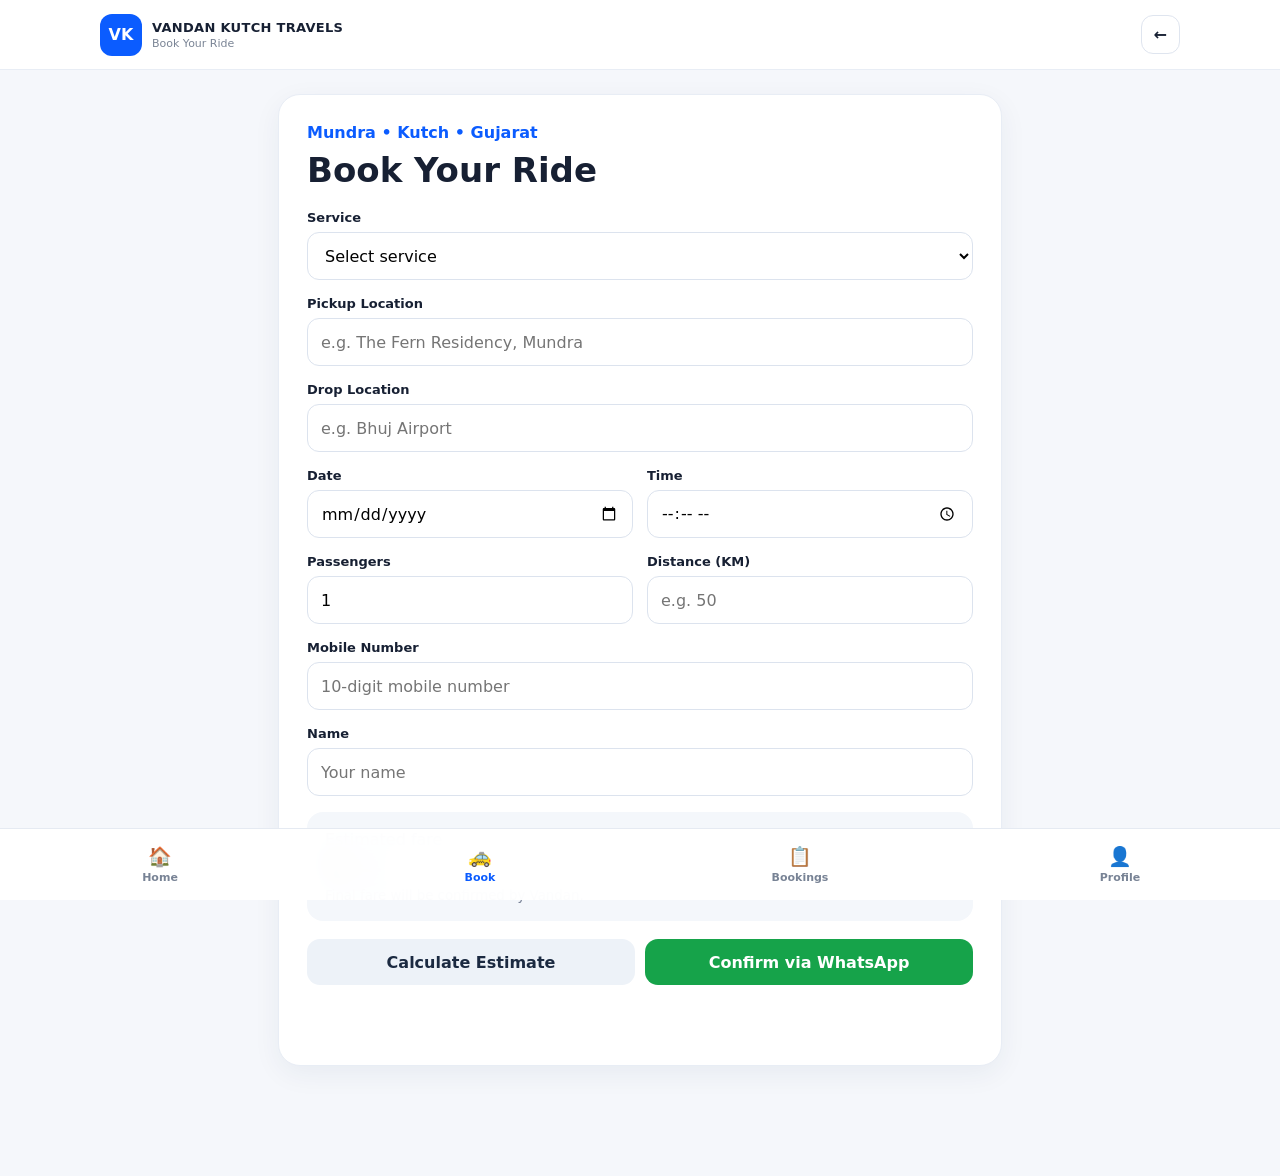
==== commit e74d6c16: "Update booking.html" ====
--- a/booking.html
+++ b/booking.html
@@ -4,74 +4,65 @@
   <meta charset="UTF-8">
   <meta name="viewport" content="width=device-width, initial-scale=1.0">
   <meta name="theme-color" content="#0b5cff">
-
   <title>Book Your Ride | Vandan Kutch Travels</title>
-
   <link rel="stylesheet" href="css/style.css">
 
   <style>
-    .auto-note {
-      font-size: 13px;
-      color: #718096;
-      margin-top: 7px;
-      line-height: 1.4;
-    }
-
-    .distance-status {
-      font-size: 14px;
-      margin-top: 8px;
-      color: #64748b;
-    }
-
-    .distance-status.success {
-      color: #16a34a;
-    }
-
-    .distance-status.error {
-      color: #dc2626;
-    }
-
     .hidden {
       display: none !important;
     }
 
-    .location-btn {
-      width: 100%;
-      margin-top: 8px;
+    .auto-location {
+      background: #f3f6fb !important;
+      color: #172033 !important;
+      font-weight: 600;
     }
 
-    .readonly-location {
-      background: #f8fafc;
+    .location-note {
+      margin-top: 7px;
+      color: #71809a;
+      font-size: 14px;
+      line-height: 1.5;
+    }
+
+    .trip-box {
+      margin-bottom: 20px;
+    }
+
+    .trip-box label {
+      display: block;
+      margin-bottom: 9px;
+      font-weight: 700;
+    }
+
+    .section-label {
+      display: block;
+      margin-bottom: 9px;
+      font-weight: 700;
     }
   </style>
 </head>
 
 <body data-page="booking">
 
-  <!-- ================= HEADER ================= -->
-
+  <!-- TOP BAR -->
   <header class="topbar">
-
     <a class="brand" href="index.html">
-
       <span class="brand-mark">VK</span>
 
       <span>
         <b>VANDAN KUTCH TRAVELS</b>
         <small>Book Your Ride</small>
       </span>
-
     </a>
 
     <a class="icon-btn" href="index.html" aria-label="Back">
       ←
     </a>
-
   </header>
 
 
-  <!-- ================= MAIN ================= -->
-
+  <!-- MAIN -->
   <main class="page narrow">
 
     <section class="card form-card">
@@ -85,24 +76,16 @@
       </h1>
 
 
-      <!-- ================= BOOKING FORM ================= -->
-
       <form id="bookingForm">
 
-
         <!-- SERVICE -->
-
         <div class="field">
 
           <label for="service">
             Service
           </label>
 
-          <select
-            id="service"
-            name="service"
-            required
-          >
+          <select id="service" name="service" required>
 
             <option value="">
               Select service
@@ -133,30 +116,31 @@
         </div>
 
 
-
-        <!-- ================= AIRPORT OPTIONS ================= -->
-
+        <!-- AIRPORT / RAILWAY DIRECTION -->
         <div
           class="field hidden"
-          id="airportOptions"
+          id="tripTypeBox"
         >
 
-          <label for="airportTripType">
-            Airport Service
+          <label for="tripType">
+            Pickup / Drop
           </label>
 
-          <select id="airportTripType">
+          <select
+            id="tripType"
+            name="tripType"
+          >
 
             <option value="">
-              Select Airport Service
-            </option>
-
-            <option value="Airport Pickup">
-              ✈️ Airport Pickup
-            </option>
-
-            <option value="Airport Drop">
-              ✈️ Airport Drop
+              Select
+            </option>
+
+            <option value="Pickup">
+              Pickup
+            </option>
+
+            <option value="Drop">
+              Drop
             </option>
 
           </select>
@@ -164,16 +148,20 @@
         </div>
 
 
+        <!-- AIRPORT SELECT -->
         <div
           class="field hidden"
-          id="airportSelectBox"
+          id="airportBox"
         >
 
           <label for="airport">
             Select Gujarat Airport
           </label>
 
-          <select id="airport" name="airport">
+          <select
+            id="airport"
+            name="airport"
+          >
 
             <option value="">
               Select Airport
@@ -191,8 +179,8 @@
               Ahmedabad Airport (AMD)
             </option>
 
-            <option value="Rajkot Airport (HSR)">
-              Rajkot Airport (HSR)
+            <option value="Rajkot International Airport (HSR)">
+              Rajkot International Airport (HSR)
             </option>
 
             <option value="Vadodara Airport (BDQ)">
@@ -203,159 +191,92 @@
               Surat Airport (STV)
             </option>
 
+            <option value="Bhavnagar Airport (BHU)">
+              Bhavnagar Airport (BHU)
+            </option>
+
             <option value="Jamnagar Airport (JGA)">
               Jamnagar Airport (JGA)
             </option>
 
-            <option value="Bhavnagar Airport (BHU)">
-              Bhavnagar Airport (BHU)
-            </option>
-
-            <option value="Porbandar Airport (PBD)">
-              Porbandar Airport (PBD)
-            </option>
-
-            <option value="Keshod Airport (IXK)">
-              Keshod Airport (IXK)
-            </option>
-
-            <option value="Deesa Airport">
-              Deesa Airport
-            </option>
-
           </select>
 
         </div>
 
 
-
-        <!-- ================= RAILWAY OPTIONS ================= -->
-
+        <!-- RAILWAY SELECT -->
         <div
           class="field hidden"
-          id="railwayOptions"
-        >
-
-          <label for="railwayTripType">
-            Railway Service
-          </label>
-
-          <select id="railwayTripType">
-
-            <option value="">
-              Select Railway Service
-            </option>
-
-            <option value="Railway Pickup">
-              🚆 Railway Pickup
-            </option>
-
-            <option value="Railway Drop">
-              🚆 Railway Drop
-            </option>
-
-          </select>
-
-        </div>
-
-
-        <div
-          class="field hidden"
-          id="railwaySelectBox"
+          id="railwayBox"
         >
 
           <label for="railway">
             Select Gujarat Railway Station
           </label>
 
-          <select id="railway" name="railway">
+          <select
+            id="railway"
+            name="railway"
+          >
 
             <option value="">
               Select Railway Station
             </option>
 
-            <option value="Bhuj Railway Station">
-              Bhuj Railway Station
-            </option>
-
-            <option value="Gandhidham Junction">
-              Gandhidham Junction
-            </option>
-
-            <option value="Mundra">
-              Mundra
-            </option>
-
-            <option value="Ahmedabad Junction">
-              Ahmedabad Junction
-            </option>
-
-            <option value="Sabarmati Junction">
-              Sabarmati Junction
-            </option>
-
-            <option value="Kalupur Railway Station">
-              Kalupur Railway Station
-            </option>
-
-            <option value="Gandhinagar Capital">
-              Gandhinagar Capital
-            </option>
-
-            <option value="Mehsana Junction">
-              Mehsana Junction
-            </option>
-
-            <option value="Palanpur Junction">
-              Palanpur Junction
-            </option>
-
-            <option value="Rajkot Junction">
-              Rajkot Junction
-            </option>
-
-            <option value="Surendranagar Junction">
-              Surendranagar Junction
-            </option>
-
-            <option value="Jamnagar Railway Station">
-              Jamnagar Railway Station
-            </option>
-
-            <option value="Dwarka Railway Station">
-              Dwarka Railway Station
-            </option>
-
-            <option value="Porbandar Railway Station">
-              Porbandar Railway Station
-            </option>
-
-            <option value="Bhavnagar Terminus">
-              Bhavnagar Terminus
-            </option>
-
-            <option value="Vadodara Junction">
-              Vadodara Junction
-            </option>
-
-            <option value="Anand Junction">
-              Anand Junction
-            </option>
-
-            <option value="Nadiad Junction">
-              Nadiad Junction
-            </option>
-
-            <option value="Bharuch Junction">
-              Bharuch Junction
-            </option>
-
-            <option value="Surat Railway Station">
-              Surat Railway Station
-            </option>
-
-            <option value="Vapi Railway Station">
-              Vapi Railway Station
+            <option value="Bhuj Railway Station (BHUJ)">
+              Bhuj Railway Station (BHUJ)
+            </option>
+
+            <option value="Gandhidham Junction (GIMB)">
+              Gandhidham Junction (GIMB)
+            </option>
+
+            <option value="Anjar Railway Station (AJE)">
+              Anjar Railway Station (AJE)
+            </option>
+
+            <option value="Adipur Junction (AI)">
+              Adipur Junction (AI)
+            </option>
+
+            <option value="Samakhiali Junction (SIOB)">
+              Samakhiali Junction (SIOB)
+            </option>
+
+            <option value="Ahmedabad Junction (ADI)">
+              Ahmedabad Junction (ADI)
+            </option>
+
+            <option value="Gandhinagar Capital (GNC)">
+              Gandhinagar Capital (GNC)
+            </option>
+
+            <option value="Mehsana Junction (MSH)">
+              Mehsana Junction (MSH)
+            </option>
+
+            <option value="Rajkot Junction (RJT)">
+              Rajkot Junction (RJT)
+            </option>
+
+            <option value="Vadodara Junction (BRC)">
+              Vadodara Junction (BRC)
+            </option>
+
+            <option value="Surat Railway Station (ST)">
+              Surat Railway Station (ST)
+            </option>
+
+            <option value="Bhavnagar Terminus (BVC)">
+              Bhavnagar Terminus (BVC)
+            </option>
+
+            <option value="Jamnagar Railway Station (JAM)">
+              Jamnagar Railway Station (JAM)
+            </option>
+
+            <option value="Porbandar Railway Station (PBR)">
+              Porbandar Railway Station (PBR)
             </option>
 
           </select>
@@ -363,56 +284,51 @@
         </div>
 
 
-
-        <!-- ================= PICKUP / DROP ================= -->
-
-        <div class="two">
-
-          <div class="field">
-
-            <label for="pickup">
-              Pickup Location
-            </label>
-
-            <input
-              id="pickup"
-              name="pickup"
-              placeholder="e.g. The Fern Residency, Mundra"
-              required
-            >
-
-            <p class="auto-note">
-              Airport/Railway pickup હોય તો અહીં location automatic આવશે.
-            </p>
-
-          </div>
-
-
-          <div class="field">
-
-            <label for="drop">
-              Drop Location
-            </label>
-
-            <input
-              id="drop"
-              name="drop"
-              placeholder="e.g. Bhuj Airport"
-              required
-            >
-
-            <p class="auto-note">
-              Airport/Railway drop હોય તો અહીં location automatic આવશે.
-            </p>
-
-          </div>
-
-        </div>
-
-
-
-        <!-- ================= DATE & TIME ================= -->
-
+        <!-- PICKUP -->
+        <div class="field">
+
+          <label for="pickup">
+            Pickup Location
+          </label>
+
+          <input
+            id="pickup"
+            name="pickup"
+            placeholder="e.g. The Fern Residency, Mundra"
+            required
+          >
+
+          <p
+            id="pickupNote"
+            class="location-note hidden"
+          ></p>
+
+        </div>
+
+
+        <!-- DROP -->
+        <div class="field">
+
+          <label for="drop">
+            Drop Location
+          </label>
+
+          <input
+            id="drop"
+            name="drop"
+            placeholder="e.g. Bhuj Airport"
+            required
+          >
+
+          <p
+            id="dropNote"
+            class="location-note hidden"
+          ></p>
+
+        </div>
+
+
+        <!-- DATE + TIME -->
         <div class="two">
 
           <div class="field">
@@ -449,9 +365,7 @@
         </div>
 
 
-
-        <!-- ================= PASSENGERS & DISTANCE ================= -->
-
+        <!-- PASSENGERS + DISTANCE -->
         <div class="two">
 
           <div class="field">
@@ -485,25 +399,16 @@
               name="distance"
               min="1"
               step="0.1"
-              placeholder="Automatic"
+              placeholder="e.g. 50"
               required
             >
 
-            <div
-              id="distanceStatus"
-              class="distance-status"
-            >
-              Pickup અને Drop નાખ્યા પછી distance automatic calculate થશે.
-            </div>
-
           </div>
 
         </div>
 
 
-
-        <!-- ================= MOBILE ================= -->
-
+        <!-- MOBILE -->
         <div class="field">
 
           <label for="mobile">
@@ -523,9 +428,7 @@
         </div>
 
 
-
-        <!-- ================= NAME ================= -->
-
+        <!-- NAME -->
         <div class="field">
 
           <label for="name">
@@ -542,9 +445,7 @@
         </div>
 
 
-
-        <!-- ================= FARE ================= -->
-
+        <!-- FARE -->
         <div class="fare-box">
 
           <span>
@@ -562,9 +463,7 @@
         </div>
 
 
-
-        <!-- ================= BUTTONS ================= -->
-
+        <!-- BUTTONS -->
         <div class="actions">
 
           <button
@@ -592,7 +491,6 @@
           role="status"
         ></p>
 
-
       </form>
 
     </section>
@@ -600,9 +498,7 @@
   </main>
 
 
-
-  <!-- ================= BOTTOM NAV ================= -->
-
+  <!-- BOTTOM NAV -->
   <nav class="bottom-nav">
 
     <a href="index.html">
@@ -631,595 +527,339 @@
   </nav>
 
 
-
-  <!-- ================= ORIGINAL APP JS ================= -->
-
+  <!-- EXISTING APP JS -->
   <script src="js/app.js"></script>
 
 
-
-  <!-- ================= AUTOMATIC LOCATION & DISTANCE ================= -->
-
+  <!-- BOOKING PAGE LOGIC -->
   <script>
 
     const service = document.getElementById("service");
 
-    const airportOptions =
-      document.getElementById("airportOptions");
-
-    const airportSelectBox =
-      document.getElementById("airportSelectBox");
-
-    const airportTripType =
-      document.getElementById("airportTripType");
-
-    const airport =
-      document.getElementById("airport");
-
-
-    const railwayOptions =
-      document.getElementById("railwayOptions");
-
-    const railwaySelectBox =
-      document.getElementById("railwaySelectBox");
-
-    const railwayTripType =
-      document.getElementById("railwayTripType");
-
-    const railway =
-      document.getElementById("railway");
-
-
-    const pickup =
-      document.getElementById("pickup");
-
-    const drop =
-      document.getElementById("drop");
-
-    const distance =
-      document.getElementById("distance");
-
-    const distanceStatus =
-      document.getElementById("distanceStatus");
+    const tripTypeBox = document.getElementById("tripTypeBox");
+    const tripType = document.getElementById("tripType");
+
+    const airportBox = document.getElementById("airportBox");
+    const airport = document.getElementById("airport");
+
+    const railwayBox = document.getElementById("railwayBox");
+    const railway = document.getElementById("railway");
+
+    const pickup = document.getElementById("pickup");
+    const drop = document.getElementById("drop");
+
+    const pickupNote = document.getElementById("pickupNote");
+    const dropNote = document.getElementById("dropNote");
 
 
     /*
-      -----------------------------------------
       SERVICE CHANGE
-      -----------------------------------------
     */
 
     service.addEventListener("change", function () {
 
-      airportOptions.classList.add("hidden");
-      airportSelectBox.classList.add("hidden");
-
-      railwayOptions.classList.add("hidden");
-      railwaySelectBox.classList.add("hidden");
-
-      airportTripType.value = "";
+      const selectedService = this.value;
+
+      // Reset
+      tripTypeBox.classList.add("hidden");
+      airportBox.classList.add("hidden");
+      railwayBox.classList.add("hidden");
+
+      tripType.value = "";
       airport.value = "";
-
-      railwayTripType.value = "";
       railway.value = "";
 
-
-      if (this.value === "Airport") {
-
-        airportOptions.classList.remove("hidden");
+      resetLocations();
+
+
+      /*
+        AIRPORT
+      */
+
+      if (selectedService === "Airport") {
+
+        tripTypeBox.classList.remove("hidden");
+        airportBox.classList.remove("hidden");
+
+        tripType.required = true;
+        airport.required = true;
+
+        railway.required = false;
 
       }
 
 
-      if (this.value === "Railway") {
-
-        railwayOptions.classList.remove("hidden");
+      /*
+        RAILWAY
+      */
+
+      else if (selectedService === "Railway") {
+
+        tripTypeBox.classList.remove("hidden");
+        railwayBox.classList.remove("hidden");
+
+        tripType.required = true;
+        railway.required = true;
+
+        airport.required = false;
 
       }
 
+
+      /*
+        OTHER SERVICES
+      */
+
+      else {
+
+        tripType.required = false;
+        airport.required = false;
+        railway.required = false;
+
+      }
+
     });
 
 
-
     /*
-      -----------------------------------------
-      AIRPORT SERVICE
-      -----------------------------------------
+      TRIP TYPE CHANGE
     */
 
-    airportTripType.addEventListener("change", function () {
-
-      if (!this.value) {
-
-        airportSelectBox.classList.add("hidden");
-
-        return;
+    tripType.addEventListener("change", updateLocations);
+
+
+    /*
+      AIRPORT CHANGE
+    */
+
+    airport.addEventListener("change", updateLocations);
+
+
+    /*
+      RAILWAY CHANGE
+    */
+
+    railway.addEventListener("change", updateLocations);
+
+
+    function updateLocations() {
+
+      const selectedService = service.value;
+      const selectedTrip = tripType.value;
+
+
+      /*
+        AIRPORT
+      */
+
+      if (selectedService === "Airport") {
+
+        const selectedAirport = airport.value;
+
+        if (!selectedAirport) {
+          resetLocations();
+          return;
+        }
+
+
+        /*
+          AIRPORT PICKUP
+
+          Pickup = AUTOMATIC
+          Drop = MANUAL
+        */
+
+        if (selectedTrip === "Pickup") {
+
+          pickup.value = selectedAirport;
+
+          pickup.readOnly = true;
+          pickup.classList.add("auto-location");
+
+          pickupNote.textContent =
+            "✈️ Airport Pickup: Airport location automatic આવી ગયું છે.";
+
+          pickupNote.classList.remove("hidden");
+
+
+          drop.value = "";
+          drop.readOnly = false;
+          drop.classList.remove("auto-location");
+
+          drop.placeholder =
+            "e.g. Mundra, Hotel, Home";
+
+          dropNote.textContent =
+            "📍 Drop Location તમે manually નાખશો.";
+
+          dropNote.classList.remove("hidden");
+
+        }
+
+
+        /*
+          AIRPORT DROP
+
+          Pickup = MANUAL
+          Drop = AUTOMATIC
+        */
+
+        else if (selectedTrip === "Drop") {
+
+          pickup.value = "";
+          pickup.readOnly = false;
+          pickup.classList.remove("auto-location");
+
+          pickup.placeholder =
+            "e.g. Mundra, Hotel, Home";
+
+          pickupNote.textContent =
+            "📍 Pickup Location તમે manually નાખશો.";
+
+          pickupNote.classList.remove("hidden");
+
+
+          drop.value = selectedAirport;
+
+          drop.readOnly = true;
+          drop.classList.add("auto-location");
+
+          dropNote.textContent =
+            "✈️ Airport Drop: Airport location automatic આવી ગયું છે.";
+
+          dropNote.classList.remove("hidden");
+
+        }
 
       }
 
-      airportSelectBox.classList.remove("hidden");
-
-      updateAirportLocation();
-
-    });
-
-
-
-    airport.addEventListener("change", function () {
-
-      updateAirportLocation();
-
-    });
-
-
-
-    function updateAirportLocation() {
-
-      const selectedAirport =
-        airport.value;
-
-      const tripType =
-        airportTripType.value;
-
-
-      if (!selectedAirport || !tripType) {
-        return;
+
+      /*
+        RAILWAY
+      */
+
+      else if (selectedService === "Railway") {
+
+        const selectedStation = railway.value;
+
+        if (!selectedStation) {
+          resetLocations();
+          return;
+        }
+
+
+        /*
+          RAILWAY PICKUP
+
+          Pickup = AUTOMATIC
+          Drop = MANUAL
+        */
+
+        if (selectedTrip === "Pickup") {
+
+          pickup.value = selectedStation;
+
+          pickup.readOnly = true;
+          pickup.classList.add("auto-location");
+
+          pickupNote.textContent =
+            "🚆 Railway Pickup: Railway Station location automatic આવી ગયું છે.";
+
+          pickupNote.classList.remove("hidden");
+
+
+          drop.value = "";
+          drop.readOnly = false;
+          drop.classList.remove("auto-location");
+
+          drop.placeholder =
+            "e.g. Mundra, Hotel, Home";
+
+          dropNote.textContent =
+            "📍 Drop Location તમે manually નાખશો.";
+
+          dropNote.classList.remove("hidden");
+
+        }
+
+
+        /*
+          RAILWAY DROP
+
+          Pickup = MANUAL
+          Drop = AUTOMATIC
+        */
+
+        else if (selectedTrip === "Drop") {
+
+          pickup.value = "";
+          pickup.readOnly = false;
+          pickup.classList.remove("auto-location");
+
+          pickup.placeholder =
+            "e.g. Mundra, Hotel, Home";
+
+          pickupNote.textContent =
+            "📍 Pickup Location તમે manually નાખશો.";
+
+          pickupNote.classList.remove("hidden");
+
+
+          drop.value = selectedStation;
+
+          drop.readOnly = true;
+          drop.classList.add("auto-location");
+
+          dropNote.textContent =
+            "🚆 Railway Drop: Railway Station location automatic આવી ગયું છે.";
+
+          dropNote.classList.remove("hidden");
+
+        }
+
       }
 
-
-      if (tripType === "Airport Drop") {
-
-        drop.value =
-          selectedAirport;
-
-        drop.classList.add("readonly-location");
-
-        pickup.focus();
-
-      }
-
-
-      if (tripType === "Airport Pickup") {
-
-        pickup.value =
-          selectedAirport;
-
-        pickup.classList.add("readonly-location");
-
-        drop.focus();
-
-      }
-
-
-      calculateDistanceAutomatically();
-
     }
 
 
-
     /*
-      -----------------------------------------
-      RAILWAY SERVICE
-      -----------------------------------------
+      RESET LOCATIONS
     */
 
-    railwayTripType.addEventListener("change", function () {
-
-      if (!this.value) {
-
-        railwaySelectBox.classList.add("hidden");
-
-        return;
-
-      }
-
-      railwaySelectBox.classList.remove("hidden");
-
-      updateRailwayLocation();
-
-    });
-
-
-
-    railway.addEventListener("change", function () {
-
-      updateRailwayLocation();
-
-    });
-
-
-
-    function updateRailwayLocation() {
-
-      const selectedStation =
-        railway.value;
-
-      const tripType =
-        railwayTripType.value;
-
-
-      if (!selectedStation || !tripType) {
-        return;
-      }
-
-
-      if (tripType === "Railway Drop") {
-
-        drop.value =
-          selectedStation;
-
-        drop.classList.add("readonly-location");
-
-        pickup.focus();
-
-      }
-
-
-      if (tripType === "Railway Pickup") {
-
-        pickup.value =
-          selectedStation;
-
-        pickup.classList.add("readonly-location");
-
-        drop.focus();
-
-      }
-
-
-      calculateDistanceAutomatically();
+    function resetLocations() {
+
+      pickup.value = "";
+      drop.value = "";
+
+      pickup.readOnly = false;
+      drop.readOnly = false;
+
+      pickup.classList.remove("auto-location");
+      drop.classList.remove("auto-location");
+
+      pickup.placeholder =
+        "e.g. The Fern Residency, Mundra";
+
+      drop.placeholder =
+        "e.g. Bhuj Airport";
+
+      pickupNote.textContent = "";
+      dropNote.textContent = "";
+
+      pickupNote.classList.add("hidden");
+      dropNote.classList.add("hidden");
 
     }
 
 
-
     /*
-      -----------------------------------------
-      WHEN USER CHANGES PICKUP / DROP
-      -----------------------------------------
+      IF USER CHANGES SERVICE
+      MAKE SURE LOCATION STATE IS CORRECT
     */
 
-    pickup.addEventListener(
-      "change",
-      calculateDistanceAutomatically
-    );
-
-    drop.addEventListener(
-      "change",
-      calculateDistanceAutomatically
-    );
-
-    pickup.addEventListener(
-      "blur",
-      calculateDistanceAutomatically
-    );
-
-    drop.addEventListener(
-      "blur",
-      calculateDistanceAutomatically
-    );
-
-
-
-    /*
-      -----------------------------------------
-      GEOCODE LOCATION
-      -----------------------------------------
-    */
-
-    async function geocodeLocation(location) {
-
-      const url =
-        "https://nominatim.openstreetmap.org/search" +
-        "?format=jsonv2" +
-        "&limit=1" +
-        "&countrycodes=in" +
-        "&q=" +
-        encodeURIComponent(location + ", Gujarat, India");
-
-
-      const response =
-        await fetch(url);
-
-
-      if (!response.ok) {
-
-        throw new Error(
-          "Location search failed"
-        );
-
-      }
-
-
-      const data =
-        await response.json();
-
-
-      if (!data.length) {
-
-        throw new Error(
-          "Location not found"
-        );
-
-      }
-
-
-      return {
-
-        lat:
-          parseFloat(data[0].lat),
-
-        lon:
-          parseFloat(data[0].lon)
-
-      };
-
-    }
-
-
-
-    /*
-      -----------------------------------------
-      ROAD DISTANCE USING OSRM
-      -----------------------------------------
-    */
-
-    async function getRoadDistance(
-      start,
-      end
-    ) {
-
-      const url =
-        "https://router.project-osrm.org/route/v1/driving/" +
-        start.lon +
-        "," +
-        start.lat +
-        ";" +
-        end.lon +
-        "," +
-        end.lat +
-        "?overview=false";
-
-
-      const response =
-        await fetch(url);
-
-
-      if (!response.ok) {
-
-        throw new Error(
-          "Route calculation failed"
-        );
-
-      }
-
-
-      const data =
-        await response.json();
-
-
-      if (
-        !data.routes ||
-        !data.routes.length
-      ) {
-
-        throw new Error(
-          "Route not found"
-        );
-
-      }
-
-
-      return data.routes[0].distance / 1000;
-
-    }
-
-
-
-    /*
-      -----------------------------------------
-      AUTOMATIC DISTANCE
-      -----------------------------------------
-    */
-
-    let distanceTimer = null;
-
-
-    async function calculateDistanceAutomatically() {
-
-      const pickupValue =
-        pickup.value.trim();
-
-      const dropValue =
-        drop.value.trim();
-
-
-      if (
-        pickupValue.length < 3 ||
-        dropValue.length < 3
-      ) {
-
-        return;
-
-      }
-
-
-      clearTimeout(distanceTimer);
-
-
-      distanceTimer =
-        setTimeout(
-          async function () {
-
-            try {
-
-              distanceStatus.textContent =
-                "📍 Calculating road distance...";
-
-              distanceStatus.className =
-                "distance-status";
-
-
-              const start =
-                await geocodeLocation(
-                  pickupValue
-                );
-
-
-              const end =
-                await geocodeLocation(
-                  dropValue
-                );
-
-
-              const km =
-                await getRoadDistance(
-                  start,
-                  end
-                );
-
-
-              const rounded =
-                Math.max(
-                  1,
-                  Math.round(km * 10) / 10
-                );
-
-
-              distance.value =
-                rounded;
-
-
-              distanceStatus.textContent =
-                "✓ Automatic road distance: " +
-                rounded +
-                " KM";
-
-
-              distanceStatus.className =
-                "distance-status success";
-
-
-              /*
-                Automatically calculate fare
-              */
-
-              calculateFare();
-
-            }
-
-            catch (error) {
-
-              console.log(
-                "Distance error:",
-                error
-              );
-
-
-              distanceStatus.textContent =
-                "Distance automatic calculate ન થઈ શક્યું. KM manually નાખી શકો છો.";
-
-
-              distanceStatus.className =
-                "distance-status error";
-
-            }
-
-          },
-          800
-        );
-
-    }
-
-
-
-    /*
-      -----------------------------------------
-      FARE CALCULATION
-      -----------------------------------------
-    */
-
-    function calculateFare() {
-
-      const km =
-        parseFloat(distance.value);
-
-
-      if (
-        !km ||
-        km <= 0
-      ) {
-
-        document.getElementById(
-          "fare"
-        ).textContent =
-          "₹ —";
-
-        return;
-
-      }
-
-
-      /*
-        Current rate:
-        ₹18 / KM
-      */
-
-      const rate =
-        18;
-
-
-      const fare =
-        Math.round(
-          km * rate
-        );
-
-
-      document.getElementById(
-        "fare"
-      ).textContent =
-        "₹" +
-        fare.toLocaleString("en-IN");
-
-    }
-
-
-
-    /*
-      -----------------------------------------
-      ESTIMATE BUTTON
-      -----------------------------------------
-    */
-
-    document
-      .getElementById("estimateBtn")
-      .addEventListener(
-        "click",
-        function () {
-
-          calculateFare();
-
-          calculateDistanceAutomatically();
-
-        }
-      );
-
-
-
-    /*
-      -----------------------------------------
-      DISTANCE MANUAL CHANGE
-      -----------------------------------------
-    */
-
-    distance.addEventListener(
-      "input",
-      calculateFare
-    );
-
+    resetLocations();
 
   </script>
-
 
 </body>
 </html>
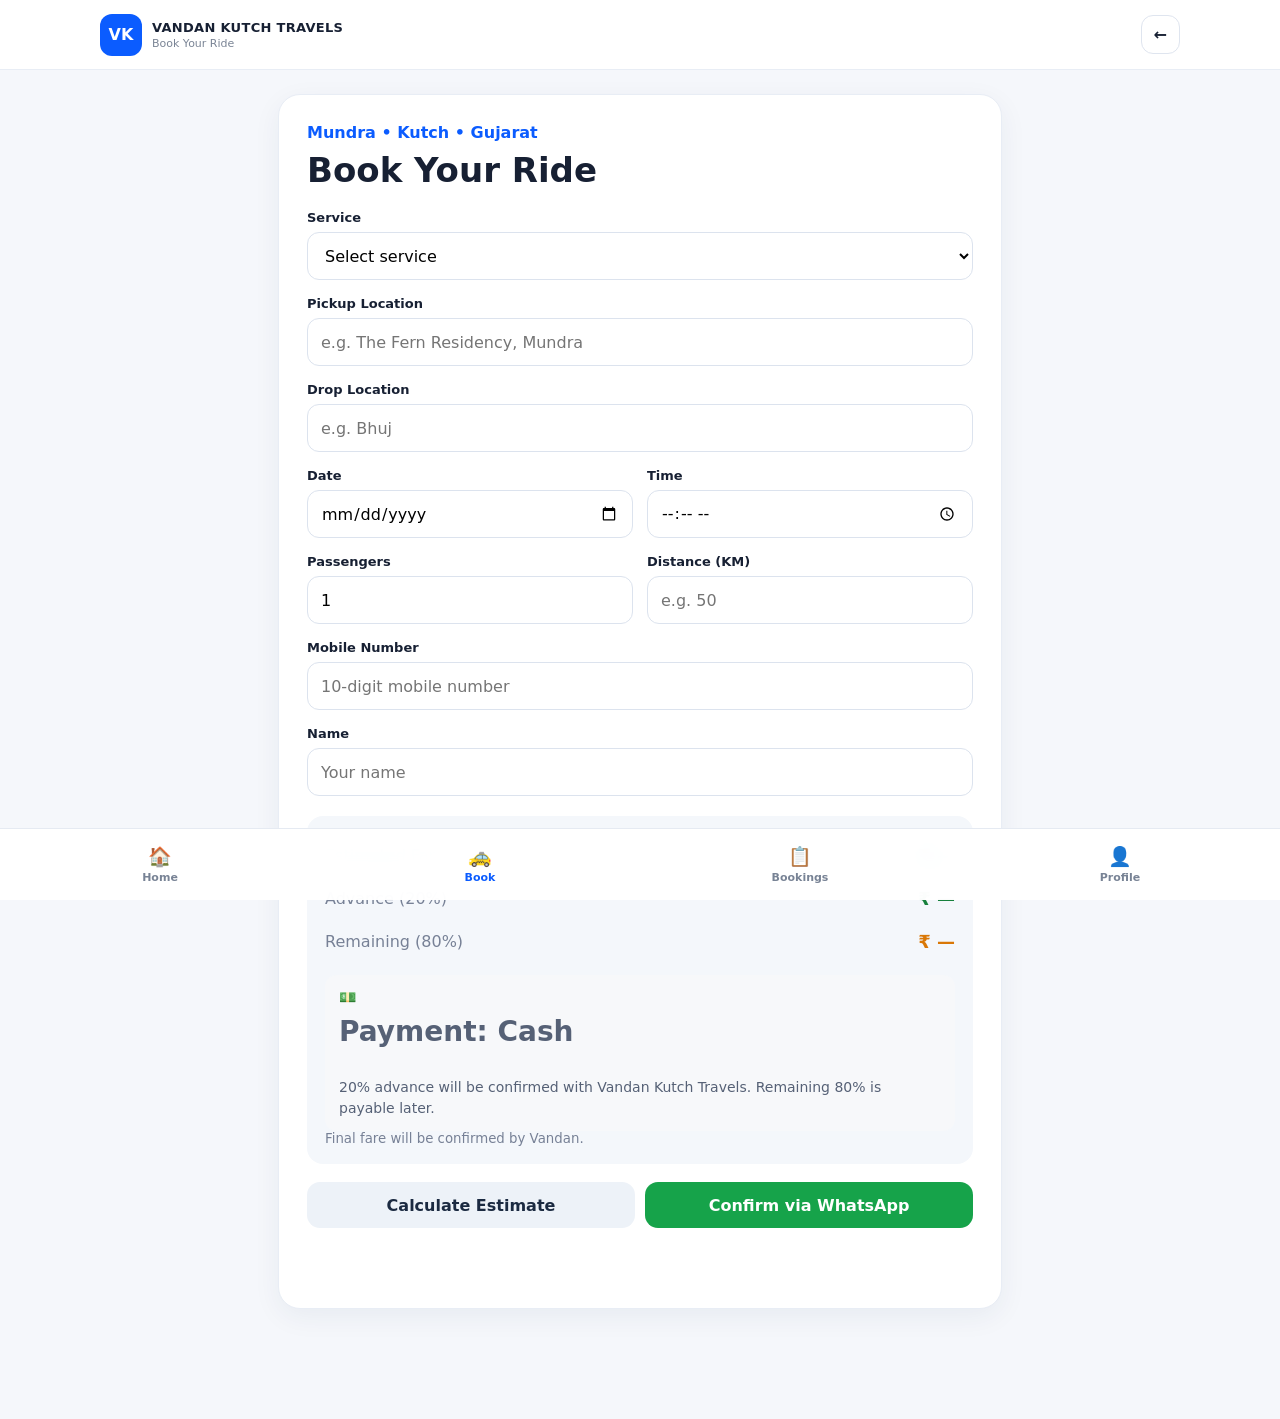
==== commit a8b059a9: "Update booking.html" ====
--- a/booking.html
+++ b/booking.html
@@ -4,7 +4,9 @@
   <meta charset="UTF-8">
   <meta name="viewport" content="width=device-width, initial-scale=1.0">
   <meta name="theme-color" content="#0b5cff">
+
   <title>Book Your Ride | Vandan Kutch Travels</title>
+
   <link rel="stylesheet" href="css/style.css">
 
   <style>
@@ -15,54 +17,92 @@
     .auto-location {
       background: #f3f6fb !important;
       color: #172033 !important;
-      font-weight: 600;
+      font-weight: 700;
     }
 
     .location-note {
-      margin-top: 7px;
+      margin: 7px 0 0;
       color: #71809a;
+      font-size: 13px;
+      line-height: 1.5;
+    }
+
+    .fare-box {
+      margin-top: 20px;
+    }
+
+    .fare-row {
+      display: flex;
+      justify-content: space-between;
+      align-items: center;
+      gap: 15px;
+      padding: 8px 0;
+    }
+
+    .fare-row strong {
+      font-size: 18px;
+    }
+
+    .fare-row.advance strong {
+      color: #16803c;
+    }
+
+    .fare-row.remaining strong {
+      color: #d97706;
+    }
+
+    .cash-note {
+      margin-top: 12px;
+      padding: 12px 14px;
+      border-radius: 12px;
+      background: #f7f8fa;
+      color: #566176;
       font-size: 14px;
       line-height: 1.5;
     }
 
-    .trip-box {
-      margin-bottom: 20px;
-    }
-
-    .trip-box label {
-      display: block;
-      margin-bottom: 9px;
-      font-weight: 700;
-    }
-
-    .section-label {
-      display: block;
-      margin-bottom: 9px;
-      font-weight: 700;
+    .trip-type-box {
+      margin-top: 2px;
     }
   </style>
 </head>
 
 <body data-page="booking">
 
-  <!-- TOP BAR -->
+  <!-- =========================
+       HEADER
+       ========================= -->
+
   <header class="topbar">
+
     <a class="brand" href="index.html">
-      <span class="brand-mark">VK</span>
+
+      <span class="brand-mark">
+        VK
+      </span>
 
       <span>
         <b>VANDAN KUTCH TRAVELS</b>
         <small>Book Your Ride</small>
       </span>
+
     </a>
 
-    <a class="icon-btn" href="index.html" aria-label="Back">
+    <a
+      class="icon-btn"
+      href="index.html"
+      aria-label="Back"
+    >
       ←
     </a>
+
   </header>
 
 
-  <!-- MAIN -->
+  <!-- =========================
+       MAIN
+       ========================= -->
+
   <main class="page narrow">
 
     <section class="card form-card">
@@ -78,19 +118,30 @@
 
       <form id="bookingForm">
 
-        <!-- SERVICE -->
+        <!-- =====================
+             SERVICE
+             ===================== -->
+
         <div class="field">
 
           <label for="service">
             Service
           </label>
 
-          <select id="service" name="service" required>
+          <select
+            id="service"
+            name="service"
+            required
+          >
 
             <option value="">
               Select service
             </option>
 
+            <option value="Local">
+              Local
+            </option>
+
             <option value="Airport">
               Airport
             </option>
@@ -99,16 +150,12 @@
               Railway
             </option>
 
-            <option value="Corporate">
-              Corporate
-            </option>
-
-            <option value="Outstation">
-              Outstation
-            </option>
-
-            <option value="Kutch Tour">
-              Kutch Tour
+            <option value="Out for Kutch">
+              Out for Kutch
+            </option>
+
+            <option value="Out of Gujarat">
+              Out of Gujarat
             </option>
 
           </select>
@@ -116,9 +163,13 @@
         </div>
 
 
-        <!-- AIRPORT / RAILWAY DIRECTION -->
+        <!-- =====================
+             AIRPORT / RAILWAY
+             PICKUP OR DROP
+             ===================== -->
+
         <div
-          class="field hidden"
+          class="field trip-type-box hidden"
           id="tripTypeBox"
         >
 
@@ -132,7 +183,7 @@
           >
 
             <option value="">
-              Select
+              Select option
             </option>
 
             <option value="Pickup">
@@ -148,7 +199,10 @@
         </div>
 
 
-        <!-- AIRPORT SELECT -->
+        <!-- =====================
+             AIRPORT
+             ===================== -->
+
         <div
           class="field hidden"
           id="airportBox"
@@ -204,7 +258,10 @@
         </div>
 
 
-        <!-- RAILWAY SELECT -->
+        <!-- =====================
+             RAILWAY
+             ===================== -->
+
         <div
           class="field hidden"
           id="railwayBox"
@@ -284,7 +341,10 @@
         </div>
 
 
-        <!-- PICKUP -->
+        <!-- =====================
+             PICKUP LOCATION
+             ===================== -->
+
         <div class="field">
 
           <label for="pickup">
@@ -306,7 +366,10 @@
         </div>
 
 
-        <!-- DROP -->
+        <!-- =====================
+             DROP LOCATION
+             ===================== -->
+
         <div class="field">
 
           <label for="drop">
@@ -316,7 +379,7 @@
           <input
             id="drop"
             name="drop"
-            placeholder="e.g. Bhuj Airport"
+            placeholder="e.g. Bhuj"
             required
           >
 
@@ -328,7 +391,10 @@
         </div>
 
 
-        <!-- DATE + TIME -->
+        <!-- =====================
+             DATE + TIME
+             ===================== -->
+
         <div class="two">
 
           <div class="field">
@@ -365,7 +431,10 @@
         </div>
 
 
-        <!-- PASSENGERS + DISTANCE -->
+        <!-- =====================
+             PASSENGERS + DISTANCE
+             ===================== -->
+
         <div class="two">
 
           <div class="field">
@@ -408,7 +477,10 @@
         </div>
 
 
-        <!-- MOBILE -->
+        <!-- =====================
+             MOBILE
+             ===================== -->
+
         <div class="field">
 
           <label for="mobile">
@@ -428,7 +500,10 @@
         </div>
 
 
-        <!-- NAME -->
+        <!-- =====================
+             NAME
+             ===================== -->
+
         <div class="field">
 
           <label for="name">
@@ -445,16 +520,61 @@
         </div>
 
 
-        <!-- FARE -->
+        <!-- =====================
+             FARE
+             ===================== -->
+
         <div class="fare-box">
 
-          <span>
-            Estimated fare
-          </span>
-
-          <strong id="fare">
-            ₹ —
-          </strong>
+          <div class="fare-row">
+
+            <span>
+              Estimated Fare
+            </span>
+
+            <strong id="fare">
+              ₹ —
+            </strong>
+
+          </div>
+
+
+          <div class="fare-row advance">
+
+            <span>
+              Advance (20%)
+            </span>
+
+            <strong id="advanceAmount">
+              ₹ —
+            </strong>
+
+          </div>
+
+
+          <div class="fare-row remaining">
+
+            <span>
+              Remaining (80%)
+            </span>
+
+            <strong id="remainingAmount">
+              ₹ —
+            </strong>
+
+          </div>
+
+
+          <div class="cash-note">
+
+            💵 <strong>Payment: Cash</strong><br>
+
+            20% advance will be confirmed with
+            Vandan Kutch Travels. Remaining 80%
+            is payable later.
+
+          </div>
+
 
           <small>
             Final fare will be confirmed by Vandan.
@@ -463,7 +583,10 @@
         </div>
 
 
-        <!-- BUTTONS -->
+        <!-- =====================
+             ACTION BUTTONS
+             ===================== -->
+
         <div class="actions">
 
           <button
@@ -485,6 +608,8 @@
         </div>
 
 
+        <!-- MESSAGE -->
+
         <p
           id="formMessage"
           class="form-message"
@@ -498,7 +623,10 @@
   </main>
 
 
-  <!-- BOTTOM NAV -->
+  <!-- =========================
+       BOTTOM NAVIGATION
+       ========================= -->
+
   <nav class="bottom-nav">
 
     <a href="index.html">
@@ -527,337 +655,767 @@
   </nav>
 
 
-  <!-- EXISTING APP JS -->
+  <!-- =========================
+       EXISTING APP JS
+       ========================= -->
+
   <script src="js/app.js"></script>
 
 
-  <!-- BOOKING PAGE LOGIC -->
+  <!-- =========================
+       BOOKING PAGE LOGIC
+       ========================= -->
+
   <script>
 
-    const service = document.getElementById("service");
-
-    const tripTypeBox = document.getElementById("tripTypeBox");
-    const tripType = document.getElementById("tripType");
-
-    const airportBox = document.getElementById("airportBox");
-    const airport = document.getElementById("airport");
-
-    const railwayBox = document.getElementById("railwayBox");
-    const railway = document.getElementById("railway");
-
-    const pickup = document.getElementById("pickup");
-    const drop = document.getElementById("drop");
-
-    const pickupNote = document.getElementById("pickupNote");
-    const dropNote = document.getElementById("dropNote");
+    const service =
+      document.getElementById("service");
+
+    const tripTypeBox =
+      document.getElementById("tripTypeBox");
+
+    const tripType =
+      document.getElementById("tripType");
+
+    const airportBox =
+      document.getElementById("airportBox");
+
+    const airport =
+      document.getElementById("airport");
+
+    const railwayBox =
+      document.getElementById("railwayBox");
+
+    const railway =
+      document.getElementById("railway");
+
+    const pickup =
+      document.getElementById("pickup");
+
+    const drop =
+      document.getElementById("drop");
+
+    const pickupNote =
+      document.getElementById("pickupNote");
+
+    const dropNote =
+      document.getElementById("dropNote");
+
+    const distance =
+      document.getElementById("distance");
+
+    const fare =
+      document.getElementById("fare");
+
+    const advanceAmount =
+      document.getElementById("advanceAmount");
+
+    const remainingAmount =
+      document.getElementById("remainingAmount");
+
+    const mobile =
+      document.getElementById("mobile");
+
+    const name =
+      document.getElementById("name");
 
 
     /*
-      SERVICE CHANGE
+    =====================================
+    RATE
+    =====================================
     */
 
-    service.addEventListener("change", function () {
-
-      const selectedService = this.value;
-
-      // Reset
-      tripTypeBox.classList.add("hidden");
-      airportBox.classList.add("hidden");
-      railwayBox.classList.add("hidden");
-
-      tripType.value = "";
-      airport.value = "";
-      railway.value = "";
-
-      resetLocations();
+    const RATE_PER_KM = 18;
+
+    const ADVANCE_PERCENT = 20;
+
+
+    /*
+    =====================================
+    SERVICE CHANGE
+    =====================================
+    */
+
+    service.addEventListener(
+      "change",
+      function () {
+
+        const selectedService =
+          this.value;
+
+
+        /*
+        RESET
+        */
+
+        tripTypeBox.classList.add("hidden");
+
+        airportBox.classList.add("hidden");
+
+        railwayBox.classList.add("hidden");
+
+
+        tripType.value = "";
+
+        airport.value = "";
+
+        railway.value = "";
+
+
+        tripType.required = false;
+
+        airport.required = false;
+
+        railway.required = false;
+
+
+        resetLocations();
+
+
+        /*
+        AIRPORT
+        */
+
+        if (
+          selectedService === "Airport"
+        ) {
+
+          tripTypeBox.classList.remove(
+            "hidden"
+          );
+
+          airportBox.classList.remove(
+            "hidden"
+          );
+
+          tripType.required = true;
+
+          airport.required = true;
+
+        }
+
+
+        /*
+        RAILWAY
+        */
+
+        else if (
+          selectedService === "Railway"
+        ) {
+
+          tripTypeBox.classList.remove(
+            "hidden"
+          );
+
+          railwayBox.classList.remove(
+            "hidden"
+          );
+
+          tripType.required = true;
+
+          railway.required = true;
+
+        }
+
+      }
+    );
+
+
+    /*
+    =====================================
+    TRIP TYPE CHANGE
+    =====================================
+    */
+
+    tripType.addEventListener(
+      "change",
+      updateLocations
+    );
+
+
+    /*
+    =====================================
+    AIRPORT CHANGE
+    =====================================
+    */
+
+    airport.addEventListener(
+      "change",
+      updateLocations
+    );
+
+
+    /*
+    =====================================
+    RAILWAY CHANGE
+    =====================================
+    */
+
+    railway.addEventListener(
+      "change",
+      updateLocations
+    );
+
+
+    /*
+    =====================================
+    UPDATE LOCATIONS
+    =====================================
+    */
+
+    function updateLocations() {
+
+      const selectedService =
+        service.value;
+
+      const selectedTrip =
+        tripType.value;
 
 
       /*
-        AIRPORT
+      AIRPORT
       */
 
-      if (selectedService === "Airport") {
-
-        tripTypeBox.classList.remove("hidden");
-        airportBox.classList.remove("hidden");
-
-        tripType.required = true;
-        airport.required = true;
-
-        railway.required = false;
+      if (
+        selectedService === "Airport"
+      ) {
+
+        const selectedAirport =
+          airport.value;
+
+
+        if (!selectedAirport) {
+
+          resetLocations();
+
+          return;
+
+        }
+
+
+        /*
+        AIRPORT PICKUP
+
+        Pickup = Automatic
+        Drop = Manual
+        */
+
+        if (
+          selectedTrip === "Pickup"
+        ) {
+
+          pickup.value =
+            selectedAirport;
+
+          pickup.readOnly = true;
+
+          pickup.classList.add(
+            "auto-location"
+          );
+
+          pickupNote.textContent =
+            "✈️ Airport Pickup: selected airport is automatic.";
+
+          pickupNote.classList.remove(
+            "hidden"
+          );
+
+
+          drop.value = "";
+
+          drop.readOnly = false;
+
+          drop.classList.remove(
+            "auto-location"
+          );
+
+          drop.placeholder =
+            "e.g. Mundra, Hotel, Home";
+
+          dropNote.textContent =
+            "📍 Enter your destination.";
+
+          dropNote.classList.remove(
+            "hidden"
+          );
+
+        }
+
+
+        /*
+        AIRPORT DROP
+
+        Pickup = Manual
+        Drop = Automatic
+        */
+
+        else if (
+          selectedTrip === "Drop"
+        ) {
+
+          pickup.value = "";
+
+          pickup.readOnly = false;
+
+          pickup.classList.remove(
+            "auto-location"
+          );
+
+          pickup.placeholder =
+            "e.g. Mundra, Hotel, Home";
+
+          pickupNote.textContent =
+            "📍 Enter your pickup location.";
+
+          pickupNote.classList.remove(
+            "hidden"
+          );
+
+
+          drop.value =
+            selectedAirport;
+
+          drop.readOnly = true;
+
+          drop.classList.add(
+            "auto-location"
+          );
+
+          dropNote.textContent =
+            "✈️ Airport Drop: selected airport is automatic.";
+
+          dropNote.classList.remove(
+            "hidden"
+          );
+
+        }
 
       }
 
 
       /*
-        RAILWAY
+      RAILWAY
       */
 
-      else if (selectedService === "Railway") {
-
-        tripTypeBox.classList.remove("hidden");
-        railwayBox.classList.remove("hidden");
-
-        tripType.required = true;
-        railway.required = true;
-
-        airport.required = false;
+      else if (
+        selectedService === "Railway"
+      ) {
+
+        const selectedStation =
+          railway.value;
+
+
+        if (!selectedStation) {
+
+          resetLocations();
+
+          return;
+
+        }
+
+
+        /*
+        RAILWAY PICKUP
+
+        Pickup = Automatic
+        Drop = Manual
+        */
+
+        if (
+          selectedTrip === "Pickup"
+        ) {
+
+          pickup.value =
+            selectedStation;
+
+          pickup.readOnly = true;
+
+          pickup.classList.add(
+            "auto-location"
+          );
+
+          pickupNote.textContent =
+            "🚆 Railway Pickup: selected station is automatic.";
+
+          pickupNote.classList.remove(
+            "hidden"
+          );
+
+
+          drop.value = "";
+
+          drop.readOnly = false;
+
+          drop.classList.remove(
+            "auto-location"
+          );
+
+          drop.placeholder =
+            "e.g. Mundra, Hotel, Home";
+
+          dropNote.textContent =
+            "📍 Enter your destination.";
+
+          dropNote.classList.remove(
+            "hidden"
+          );
+
+        }
+
+
+        /*
+        RAILWAY DROP
+
+        Pickup = Manual
+        Drop = Automatic
+        */
+
+        else if (
+          selectedTrip === "Drop"
+        ) {
+
+          pickup.value = "";
+
+          pickup.readOnly = false;
+
+          pickup.classList.remove(
+            "auto-location"
+          );
+
+          pickup.placeholder =
+            "e.g. Mundra, Hotel, Home";
+
+          pickupNote.textContent =
+            "📍 Enter your pickup location.";
+
+          pickupNote.classList.remove(
+            "hidden"
+          );
+
+
+          drop.value =
+            selectedStation;
+
+          drop.readOnly = true;
+
+          drop.classList.add(
+            "auto-location"
+          );
+
+          dropNote.textContent =
+            "🚆 Railway Drop: selected station is automatic.";
+
+          dropNote.classList.remove(
+            "hidden"
+          );
+
+        }
 
       }
 
-
-      /*
-        OTHER SERVICES
-      */
-
-      else {
-
-        tripType.required = false;
-        airport.required = false;
-        railway.required = false;
+    }
+
+
+    /*
+    =====================================
+    RESET LOCATIONS
+    =====================================
+    */
+
+    function resetLocations() {
+
+      pickup.value = "";
+
+      drop.value = "";
+
+
+      pickup.readOnly = false;
+
+      drop.readOnly = false;
+
+
+      pickup.classList.remove(
+        "auto-location"
+      );
+
+      drop.classList.remove(
+        "auto-location"
+      );
+
+
+      pickup.placeholder =
+        "e.g. The Fern Residency, Mundra";
+
+      drop.placeholder =
+        "e.g. Bhuj";
+
+
+      pickupNote.textContent = "";
+
+      dropNote.textContent = "";
+
+
+      pickupNote.classList.add(
+        "hidden"
+      );
+
+      dropNote.classList.add(
+        "hidden"
+      );
+
+    }
+
+
+    /*
+    =====================================
+    MOBILE NUMBER
+    =====================================
+    */
+
+    mobile.addEventListener(
+      "input",
+      function () {
+
+        this.value =
+          this.value
+            .replace(/\D/g, "")
+            .slice(0, 10);
 
       }
-
-    });
+    );
 
 
     /*
-      TRIP TYPE CHANGE
+    =====================================
+    PROFILE AUTO FILL
+    =====================================
     */
 
-    tripType.addEventListener("change", updateLocations);
-
-
-    /*
-      AIRPORT CHANGE
-    */
-
-    airport.addEventListener("change", updateLocations);
-
-
-    /*
-      RAILWAY CHANGE
-    */
-
-    railway.addEventListener("change", updateLocations);
-
-
-    function updateLocations() {
-
-      const selectedService = service.value;
-      const selectedTrip = tripType.value;
-
-
-      /*
-        AIRPORT
-      */
-
-      if (selectedService === "Airport") {
-
-        const selectedAirport = airport.value;
-
-        if (!selectedAirport) {
-          resetLocations();
+    function loadCustomerProfile() {
+
+      try {
+
+        const profile =
+          JSON.parse(
+            localStorage.getItem(
+              "vandanCustomerProfile"
+            )
+          );
+
+
+        if (!profile) {
           return;
         }
 
 
-        /*
-          AIRPORT PICKUP
-
-          Pickup = AUTOMATIC
-          Drop = MANUAL
-        */
-
-        if (selectedTrip === "Pickup") {
-
-          pickup.value = selectedAirport;
-
-          pickup.readOnly = true;
-          pickup.classList.add("auto-location");
-
-          pickupNote.textContent =
-            "✈️ Airport Pickup: Airport location automatic આવી ગયું છે.";
-
-          pickupNote.classList.remove("hidden");
-
-
-          drop.value = "";
-          drop.readOnly = false;
-          drop.classList.remove("auto-location");
-
-          drop.placeholder =
-            "e.g. Mundra, Hotel, Home";
-
-          dropNote.textContent =
-            "📍 Drop Location તમે manually નાખશો.";
-
-          dropNote.classList.remove("hidden");
+        if (
+          profile.name &&
+          !name.value
+        ) {
+
+          name.value =
+            profile.name;
 
         }
 
 
-        /*
-          AIRPORT DROP
-
-          Pickup = MANUAL
-          Drop = AUTOMATIC
-        */
-
-        else if (selectedTrip === "Drop") {
-
-          pickup.value = "";
-          pickup.readOnly = false;
-          pickup.classList.remove("auto-location");
-
-          pickup.placeholder =
-            "e.g. Mundra, Hotel, Home";
-
-          pickupNote.textContent =
-            "📍 Pickup Location તમે manually નાખશો.";
-
-          pickupNote.classList.remove("hidden");
-
-
-          drop.value = selectedAirport;
-
-          drop.readOnly = true;
-          drop.classList.add("auto-location");
-
-          dropNote.textContent =
-            "✈️ Airport Drop: Airport location automatic આવી ગયું છે.";
-
-          dropNote.classList.remove("hidden");
+        if (
+          profile.mobile &&
+          !mobile.value
+        ) {
+
+          mobile.value =
+            profile.mobile;
 
         }
 
+
+        if (
+          profile.pickup &&
+          !pickup.value
+        ) {
+
+          pickup.value =
+            profile.pickup;
+
+        }
+
       }
 
-
-      /*
-        RAILWAY
-      */
-
-      else if (selectedService === "Railway") {
-
-        const selectedStation = railway.value;
-
-        if (!selectedStation) {
-          resetLocations();
+      catch (error) {
+
+        console.log(
+          "Profile load skipped."
+        );
+
+      }
+
+    }
+
+
+    /*
+    =====================================
+    FARE CALCULATION
+    =====================================
+    */
+
+    function calculateFare() {
+
+      const km =
+        Number(
+          distance.value || 0
+        );
+
+
+      if (
+        !km ||
+        km <= 0
+      ) {
+
+        fare.textContent =
+          "₹ —";
+
+        advanceAmount.textContent =
+          "₹ —";
+
+        remainingAmount.textContent =
+          "₹ —";
+
+        return 0;
+
+      }
+
+
+      const total =
+        Math.round(
+          km * RATE_PER_KM
+        );
+
+
+      const advance =
+        Math.round(
+          total *
+          ADVANCE_PERCENT /
+          100
+        );
+
+
+      const remaining =
+        total -
+        advance;
+
+
+      fare.textContent =
+        "₹" +
+        total.toLocaleString(
+          "en-IN"
+        );
+
+
+      advanceAmount.textContent =
+        "₹" +
+        advance.toLocaleString(
+          "en-IN"
+        );
+
+
+      remainingAmount.textContent =
+        "₹" +
+        remaining.toLocaleString(
+          "en-IN"
+        );
+
+
+      return total;
+
+    }
+
+
+    /*
+    =====================================
+    DISTANCE CHANGE
+    =====================================
+    */
+
+    distance.addEventListener(
+      "input",
+      calculateFare
+    );
+
+
+    /*
+    =====================================
+    ESTIMATE BUTTON
+    =====================================
+    */
+
+    const estimateBtn =
+      document.getElementById(
+        "estimateBtn"
+      );
+
+    const formMessage =
+      document.getElementById(
+        "formMessage"
+      );
+
+
+    estimateBtn.addEventListener(
+      "click",
+      function () {
+
+        if (!service.value) {
+
+          formMessage.textContent =
+            "Please select a service first.";
+
+          formMessage.className =
+            "form-message error";
+
           return;
+
         }
 
 
-        /*
-          RAILWAY PICKUP
-
-          Pickup = AUTOMATIC
-          Drop = MANUAL
-        */
-
-        if (selectedTrip === "Pickup") {
-
-          pickup.value = selectedStation;
-
-          pickup.readOnly = true;
-          pickup.classList.add("auto-location");
-
-          pickupNote.textContent =
-            "🚆 Railway Pickup: Railway Station location automatic આવી ગયું છે.";
-
-          pickupNote.classList.remove("hidden");
-
-
-          drop.value = "";
-          drop.readOnly = false;
-          drop.classList.remove("auto-location");
-
-          drop.placeholder =
-            "e.g. Mundra, Hotel, Home";
-
-          dropNote.textContent =
-            "📍 Drop Location તમે manually નાખશો.";
-
-          dropNote.classList.remove("hidden");
+        const total =
+          calculateFare();
+
+
+        if (!total) {
+
+          formMessage.textContent =
+            "Please enter the distance in KM.";
+
+          formMessage.className =
+            "form-message error";
+
+          distance.focus();
+
+          return;
 
         }
 
 
-        /*
-          RAILWAY DROP
-
-          Pickup = MANUAL
-          Drop = AUTOMATIC
-        */
-
-        else if (selectedTrip === "Drop") {
-
-          pickup.value = "";
-          pickup.readOnly = false;
-          pickup.classList.remove("auto-location");
-
-          pickup.placeholder =
-            "e.g. Mundra, Hotel, Home";
-
-          pickupNote.textContent =
-            "📍 Pickup Location તમે manually નાખશો.";
-
-          pickupNote.classList.remove("hidden");
-
-
-          drop.value = selectedStation;
-
-          drop.readOnly = true;
-          drop.classList.add("auto-location");
-
-          dropNote.textContent =
-            "🚆 Railway Drop: Railway Station location automatic આવી ગયું છે.";
-
-          dropNote.classList.remove("hidden");
-
-        }
+        formMessage.textContent =
+          "Estimate calculated at ₹18 per KM.";
+
+        formMessage.className =
+          "form-message success";
 
       }
-
-    }
+    );
 
 
     /*
-      RESET LOCATIONS
+    =====================================
+    INITIAL LOAD
+    =====================================
     */
 
-    function resetLocations() {
-
-      pickup.value = "";
-      drop.value = "";
-
-      pickup.readOnly = false;
-      drop.readOnly = false;
-
-      pickup.classList.remove("auto-location");
-      drop.classList.remove("auto-location");
-
-      pickup.placeholder =
-        "e.g. The Fern Residency, Mundra";
-
-      drop.placeholder =
-        "e.g. Bhuj Airport";
-
-      pickupNote.textContent = "";
-      dropNote.textContent = "";
-
-      pickupNote.classList.add("hidden");
-      dropNote.classList.add("hidden");
-
-    }
-
-
-    /*
-      IF USER CHANGES SERVICE
-      MAKE SURE LOCATION STATE IS CORRECT
-    */
-
-    resetLocations();
+    loadCustomerProfile();
+
+    calculateFare();
 
   </script>
 
